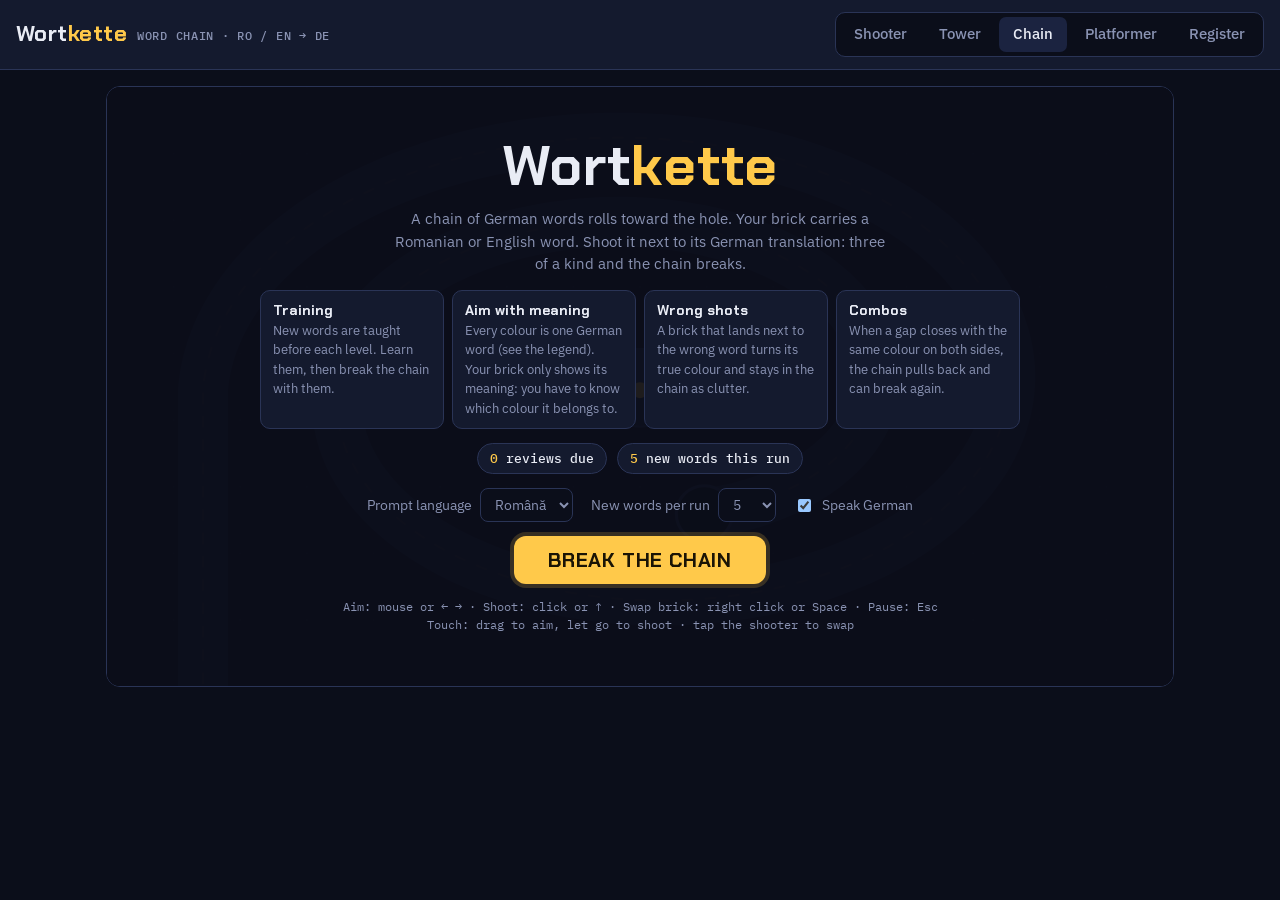
==== zuma.html @ 76fa3e07 "Wortjäger games, with Wortkette (zuma) installable as a phone app Co-Authored-By: Claude Opus 5.5 <n" ====
<!doctype html>
<html lang="en">
<head>
<meta charset="utf-8">
<meta name="viewport" content="width=device-width,initial-scale=1">
<title>Wortkette</title>
<link rel="manifest" href="zuma.webmanifest">
<meta name="theme-color" content="#0b0e1a">
<link rel="icon" href="icons/icon-192.png">
<link rel="preconnect" href="https://fonts.googleapis.com">
<link rel="preconnect" href="https://fonts.gstatic.com" crossorigin>
<link rel="stylesheet" href="https://fonts.googleapis.com/css2?family=Chakra+Petch:wght@500;700&family=IBM+Plex+Mono:wght@400;500&family=IBM+Plex+Sans:wght@400;500;600&display=swap">
<link rel="stylesheet" href="wj.css">
<style>
/* Layout: chain canvas on top, then the HUD, the word panel and the colour legend */
.stage.tall { min-height: 520px; }
#cv { cursor: crosshair; }
.bar { display: grid; grid-template-columns: 1.6fr 1fr; gap: 12px; margin-top: 12px; }
@media (max-width: 760px) { .bar { grid-template-columns: 1fr; } }
.hud { grid-column: 1 / -1; display: flex; flex-wrap: wrap; gap: 8px; }
.hud .chip.low b { color: var(--bad); }
.panel { background: var(--panel); border: 1px solid var(--line); border-radius: 12px; padding: 14px; min-height: 150px; }
.panel h3 { margin: 0 0 8px; font: 500 11px/1.2 var(--f-mono); text-transform: uppercase; letter-spacing: .08em; color: var(--muted); }
.q-prompt { font: 700 clamp(22px, 4vw, 30px)/1.15 var(--f-display); }
.q-de { font: 700 clamp(24px, 4.4vw, 34px)/1.15 var(--f-display); margin: 4px 0; }
.q-sub { color: var(--muted); font-size: 14px; margin: 2px 0 0; }
.q-acts { display: flex; flex-wrap: wrap; gap: 8px; margin-top: 12px; }
kbd { font: 500 11px/1 var(--f-mono); padding: 3px 5px; border-radius: 4px; border: 1px solid var(--line); color: var(--muted); }
.primary { border: 0; background: var(--gold); color: #1a1405; font-weight: 600; border-radius: 8px; padding: 8px 16px; display: inline-flex; gap: 8px; align-items: center; }
.primary kbd { border-color: rgba(26, 20, 5, .3); color: #1a1405; }
.hint { color: var(--muted); font-size: 14px; margin: 0; }
.tag-new { color: var(--gold); }
.legend { display: grid; gap: 6px; }
/* Phone held sideways (the installed app): no header, chain fills the height, panels in a column beside it */
@media (orientation: landscape) and (max-height: 520px) {
  .top { display: none; }
  main { display: flex; gap: 8px; padding: 0 env(safe-area-inset-right) 0 env(safe-area-inset-left); max-width: none; }
  .stage { flex: none; width: min(calc(100vw - 190px), calc(100dvh * 16 / 9)); border-radius: 0; border-width: 0 1px 0 0; }
  .stage.tall { width: 100%; min-height: 0; height: 100dvh; border: 0; }
  .bar { flex: 1; min-width: 0; height: 100dvh; overflow-y: auto; margin: 0; padding: 6px 6px 6px 0; display: flex; flex-direction: column; gap: 6px; font-size: 13px; }
  .bar > * { flex: none; }
  #quiz .hint, #quiz .next { display: none; }
  .bar .chip { font-size: 11px; padding: 5px 8px; }
  .panel { padding: 8px; min-height: 0; }
  .q-prompt { font-size: 18px; } .q-de { font-size: 20px; }
  .q-acts kbd { display: none; }
  .overlay { justify-content: flex-start; gap: 10px; padding: 12px; }
  .lede, .howto { display: none; }
}

.legend div { display: grid; grid-template-columns: 22px 1fr auto; gap: 10px; align-items: center; padding: 6px 10px; border-radius: 8px; background: var(--panel-2); border: 1px solid var(--line); }
.legend b { font: 700 15px/1.2 var(--f-display); }
.legend small { font: 500 12px var(--f-mono); color: var(--muted); }
.legend canvas { width: 22px; height: 22px; }
.next { color: var(--muted); font-size: 13px; margin-top: 10px; }
</style>
</head>
<body>

<header class="top">
  <div class="brand">Wort<b>kette</b><span>Word chain · RO / EN → DE</span></div>
  <nav class="tabs" aria-label="Games">
    <a class="tab" href="index.html">Shooter</a>
    <a class="tab" href="tower.html">Tower</a>
    <a class="tab on" href="zuma.html" aria-current="page">Chain</a>
    <a class="tab" href="platform.html">Platformer</a>
    <a class="tab" href="index.html#reg">Register</a>
  </nav>
</header>

<main>
  <div class="stage tall" id="stage">
    <canvas id="cv"></canvas>

    <div class="overlay" id="menu">
      <h1>Wort<b>kette</b></h1>
      <p class="lede">A chain of German words rolls toward the hole. Your brick carries a Romanian or English word. Shoot it next to its German translation: three of a kind and the chain breaks.</p>
      <div class="howto">
        <div><strong>Training</strong>New words are taught before each level. Learn them, then break the chain with them.</div>
        <div><strong>Aim with meaning</strong>Every colour is one German word (see the legend). Your brick only shows its meaning: you have to know which colour it belongs to.</div>
        <div><strong>Wrong shots</strong>A brick that lands next to the wrong word turns its true colour and stays in the chain as clutter.</div>
        <div><strong>Combos</strong>When a gap closes with the same colour on both sides, the chain pulls back and can break again.</div>
      </div>
      <div class="today" id="today"></div>
      <div class="opts">
        <label>Prompt language
          <select id="set-lang"><option value="ro">Română</option><option value="en">English</option></select>
        </label>
        <label>New words per run
          <select id="set-new"><option>3</option><option>5</option><option>8</option><option>12</option></select>
        </label>
        <label><input type="checkbox" id="set-voice"> Speak German</label>
      </div>
      <button class="big" id="btn-start">Break the chain</button>
      <p class="keys">Aim: mouse or ← → · Shoot: click or ↑ · Swap brick: right click or Space · Pause: Esc<br>Touch: drag to aim, let go to shoot · tap the shooter to swap</p>
    </div>

    <div class="overlay" id="over" hidden>
      <h2 id="over-title">Chain broken</h2>
      <div class="result-grid" id="over-stats"></div>
      <div id="over-learned"></div>
      <div id="over-weak"></div>
      <div class="row-btns">
        <button class="big" id="btn-again">Play again</button>
        <button class="ghost" id="btn-menu">Menu</button>
      </div>
    </div>
  </div>

  <div class="bar" id="bar" hidden>
    <div class="hud" id="hud"></div>
    <section class="panel" id="quiz" aria-live="polite"></section>
    <section class="panel" id="legend"></section>
  </div>
</main>

<div class="toast" id="toast" role="status" aria-live="polite" hidden></div>

<script src="wj-core.js"></script>
<script>
"use strict";
/* ---------- Track: a 16 × 9 field, an elliptic spiral that ends in the hole ---------- */
const COLS = 16, ROWS = 9;
const BL = 1.0, BH = 0.5, D = BL + 0.04; // brick length along the track, height and spacing, in tiles
const FROG = { x: 8, y: 4.55 };
const PX = [], PY = [], PL = [];          // dense samples of the track and the length walked to each
(function buildTrack() {
  const R0 = 4.1, R1 = 1.95, TURNS = 1.7, sx = 1.6;
  const at = th => { const r = R0 - (R0 - R1) * (th - Math.PI) / (TURNS * 6.283); return [FROG.x + r * sx * Math.cos(th), FROG.y + r * Math.sin(th)]; };
  const [x0, y0] = at(Math.PI);
  for (let i = 0; i <= 40; i++) { PX.push(x0); PY.push(ROWS + 1 - (ROWS + 1 - y0) * i / 40); }
  for (let i = 1; i <= 1600; i++) { const [x, y] = at(Math.PI + TURNS * 6.283 * i / 1600); PX.push(x); PY.push(y); }
  PL.push(0);
  for (let i = 1; i < PX.length; i++) PL.push(PL[i - 1] + Math.hypot(PX[i] - PX[i - 1], PY[i] - PY[i - 1]));
})();
const END = PL[PL.length - 1];
const VISIBLE = 1 + BL / 2; // the track enters the field one tile after its start
function pos(s) {
  if (s <= 0) return { x: PX[0], y: PY[0] };
  if (s >= END) return { x: PX[PX.length - 1], y: PY[PY.length - 1] };
  let lo = 0, hi = PL.length - 1;
  while (hi - lo > 1) { const m = (lo + hi) >> 1; if (PL[m] <= s) lo = m; else hi = m; }
  const t = (s - PL[lo]) / (PL[hi] - PL[lo]);
  return { x: PX[lo] + (PX[hi] - PX[lo]) * t, y: PY[lo] + (PY[hi] - PY[lo]) * t };
}

/* ---------- Bricks: one colour per word, with a short form of the word written on it ---------- */
const BALL = ["#ffc94a", "#ff5d73", "#6aa8ff", "#5be0a0", "#b98cff", "#ff9a4a"];
// "die Gelegenheit" → "Gelegen.", "to make a decision" → "make"
function short(t, n = 8) {
  const s = (t || "").replace(/^(der|die|das|sich|to|a)\s+/i, "").split(/[\s,;/(]/)[0];
  return s.length > n ? s.slice(0, n - 1) + "." : s;
}
const fitCache = new Map();
function fitText(c, text, maxW, start) {
  const k = text + "|" + Math.round(maxW) + "|" + start;
  if (!fitCache.has(k)) fitCache.set(k, fitFont(c, text, maxW, start, 7));
  c.font = `700 ${fitCache.get(k)}px ${FONT}`;
}
// A brick centred on x, y along angle ang; text always reads upright.
function drawBrick(c, x, y, ang, w, h, fill, text, ink, stroke) {
  if (ang > Math.PI / 2) ang -= Math.PI; else if (ang < -Math.PI / 2) ang += Math.PI;
  c.save(); c.translate(x, y); c.rotate(ang);
  rr(c, -w / 2, -h / 2, w, h, h * .28); c.fillStyle = fill; c.fill();
  if (stroke) { c.lineWidth = 2; c.strokeStyle = stroke; c.stroke(); }
  else { c.fillStyle = "rgba(255,255,255,.24)"; c.fillRect(-w / 2 + h * .25, -h / 2 + h * .12, w - h * .5, h * .12); }
  if (text) { fitText(c, text, w - 6, Math.max(8, Math.round(h * .52))); c.fillStyle = ink; c.textAlign = "center"; c.textBaseline = "middle"; c.fillText(text, 0, h * .05); }
  c.restore();
}
function tangent(s) { const p = pos(s - 0.05), q = pos(s + 0.05); return Math.atan2(q.y - p.y, q.x - p.x); }
// A chain brick of word k
function drawBall(c, x, y, ang, k) { drawBrick(c, x, y, ang, BL * T - 2, BH * T, BALL[k], short(run.pal[k].de), "#10131f"); }
// The brick you hold: its colour is hidden, only its meaning shows.
function drawMystery(c, x, y, ang, k) { drawBrick(c, x, y, ang, BL * T - 2, BH * T, COL.panel2, short(promptOf(run.pal[k])), COL.gold, COL.gold); }
// Is the point x, y on the brick at track position s (with some margin for the flying brick)?
function onBrick(s, x, y, m = 0.22) {
  const p = pos(s), a = tangent(s), tx = Math.cos(a), ty = Math.sin(a), dx = x - p.x, dy = y - p.y;
  return Math.abs(dx * tx + dy * ty) < BL / 2 + m && Math.abs(dy * tx - dx * ty) < BH / 2 + m;
}

/* ---------- State ---------- */
const cv = $("#cv"), ctx = cv.getContext("2d");
let W = 960, H = 540, T = 60, DPR = 1;
let run = null, paused = false, last = performance.now(), gt = 0, shake = 0;
let balls = [], shots = [], parts = [], floats = [];
let aim = -Math.PI / 2, cool = 0, hudText = "", legendText = "", keys = {};

function resize() {
  W = $("#stage").clientWidth; T = W / COLS; H = T * ROWS;
  DPR = Math.min(2, window.devicePixelRatio || 1);
  cv.width = W * DPR; cv.height = H * DPR; cv.style.height = H + "px";
  ctx.setTransform(DPR, 0, 0, DPR, 0, 0);
}
window.addEventListener("resize", resize);
new ResizeObserver(resize).observe($("#stage"));

/* ---------- Run and levels ---------- */
function startRun() {
  if (!canPlay()) { toast("Switch on at least 4 words in the register to play."); return; }
  audioOn();
  const queue = buildQueue();
  run = { queue, practice: queue.every(s => s.m === "retry"), lives: 3, score: 0, combo: 0, chain: 0, maxCombo: 0, ok: 0, bad: 0,
    level: 0, cleared: 0, learned: [], weak: new Set(), seen: [], phase: "ready", teach: [], ti: 0,
    steps: {}, pal: [], ammo: [], reveal: null, done: 0, total: queue.filter(s => s.k === "test").length };
  balls = []; shots = []; parts = []; floats = []; gt = 0; paused = false;
  $("#menu").hidden = true; $("#over").hidden = true; $("#bar").hidden = false; $("#stage").classList.remove("tall");
  resize(); nextLevel();
}

// Each level takes tests from the queue until it has enough different words; new ones are taught first.
// Every word becomes one colour of the chain.
function nextLevel() {
  run.level++; run.teach = []; run.ti = 0; run.steps = {}; run.reveal = null;
  const want = Math.min(6, 3 + run.level), ids = [];
  while (run.queue.length) {
    const s = run.queue[0];
    if (!ids.includes(s.w.id) && ids.length >= want) break;
    run.queue.shift();
    if (s.k === "intro") { run.teach.push(s); continue; }
    if (!ids.includes(s.w.id)) ids.push(s.w.id);
    (run.steps[s.w.id] ||= []).push(s);
  }
  const pal = ids.map(id => words.find(w => w.id === id)).filter(Boolean);
  // Too few words left: fill up with words the player already knows (never untaught ones).
  const clash = c => pal.some(w => w.id === c.id || tokens(promptOf(w)).some(t => tokens(promptOf(c)).includes(t)));
  const known = shuffle([...run.seen, ...words.filter(w => w.active !== false && progress[w.id]?.seen)]);
  for (const c of known) { if (pal.length >= Math.max(3, Math.min(want, 4))) break; if (!clash(c)) pal.push(c); }
  run.pal = pal.slice(0, 6);
  run.phase = run.teach.length ? "teach" : "ready";
  if (run.phase === "teach") teachWord();
  renderQuiz(); renderLegend();
}
/* ---------- Voice: recorded files from make-audio.py, browser speech as the fallback ---------- */
const clips = {}, noClip = new Set();
function speak(w) {
  if (!settings.voice) return;
  if (noClip.has(w.id)) return say(w.de);
  const a = clips[w.id] || (clips[w.id] = new Audio(`audio/${w.id}.mp3`));
  for (const c of Object.values(clips)) if (c !== a && !c.paused) c.pause();
  a.currentTime = 0;
  // a missing file is NotSupportedError; an interrupted or not-yet-allowed play is not
  a.play().catch(e => { if (e.name === "NotSupportedError") { noClip.add(w.id); delete clips[w.id]; say(w.de); } });
}
function teachWord() { const w = run.teach[run.ti].w; introduce(w); speak(w); sfx.gold(); }
function nextTeach() {
  if (++run.ti < run.teach.length) teachWord(); else run.phase = "ready";
  renderQuiz();
}
function startLevel() {
  for (const w of run.pal) if (!run.seen.includes(w)) run.seen.push(w);
  makeChain();
  run.phase = "play"; run.ammo = [newAmmo(), newAmmo()]; run.ammo[0].at = gt;
  floatText(FROG.x, FROG.y - 1.2, `LEVEL ${run.level}`, COL.gold, 34); sfx.level();
  renderQuiz(); renderLegend();
}
// The whole chain waits behind the start of the track and rolls in fast.
function makeChain() {
  const n = 14 + 4 * run.level, k = run.pal.length, list = [];
  const need = run.pal.flatMap((w, i) => run.steps[w.id] ? [i, i, i] : [i]); // every word appears, tested ones more
  let prev = -1, runLen = 0;
  for (let i = 0; i < n; i++) {
    let c = i < need.length ? need[i] : Math.random() < 0.4 && runLen < 2 && prev >= 0 ? prev : Math.random() * k | 0;
    if (c === prev && runLen >= 2) c = (c + 1 + (Math.random() * (k - 1) | 0)) % k;
    runLen = c === prev ? runLen + 1 : 1; prev = c; list.push(c);
  }
  // shuffle the guaranteed ones in, then break up any run of three
  shuffle(list);
  for (let i = 2; i < list.length; i++) if (list[i] === list[i - 1] && list[i] === list[i - 2]) list[i] = (list[i] + 1) % k;
  balls = list.map((c, i) => ({ c, s: -i * D, ds: -i * D })).reverse();
  run.intro = true;
}
function present(c) { return balls.some(b => b.c === c && !b.fly); }
// Ammo is always a colour still in the chain; words with a test waiting come up more often.
function newAmmo() {
  const cs = [...new Set(balls.map(b => b.c))];
  if (!cs.length) return null;
  const pool = cs.flatMap(c => run.steps[run.pal[c].id]?.length ? [c, c, c, c] : [c]);
  return { c: pool[Math.random() * pool.length | 0], at: null };
}
function swap() { if (run?.phase === "play" && run.ammo[1]) { run.ammo.reverse(); run.ammo[0].at = gt; sfx.bump(); renderQuiz(); } }
function fire() {
  if (!run || run.phase !== "play" || paused || cool > 0 || !run.ammo[0]) return;
  const a = run.ammo[0];
  shots.push({ c: a.c, at: a.at ?? gt, x: FROG.x + Math.cos(aim) * 0.9, y: FROG.y + Math.sin(aim) * 0.9, vx: Math.cos(aim) * 16, vy: Math.sin(aim) * 16 });
  run.ammo = [run.ammo[1] || newAmmo(), newAmmo()]; if (run.ammo[0]) run.ammo[0].at = gt;
  cool = 0.28; sfx.shot(); renderQuiz();
}

/* ---------- Landing: the learning moment ---------- */
function land(b) {
  const i = balls.indexOf(b), w = run.pal[b.c];
  const nb = [balls[i - 1], balls[i + 1]].filter(n => n && !n.fly && Math.abs(n.s - b.s) < D * 1.6);
  const target = b.hitC !== undefined ? run.pal[b.hitC] : null;
  const p = pos(b.s);
  if (!balls.some(o => o !== b && o.c === b.c)) { popAt(i, false); return; } // its word left the chain while it flew: no grade
  const ok = nb.some(n => n.c === b.c);
  const step = run.steps[w.id]?.shift(), rt = gt - b.at;
  if (step) run.done++;
  if (ok) {
    run.ok++; run.combo++; run.maxCombo = Math.max(run.maxCombo, run.combo);
    run.score += 50 + run.combo * 10 + Math.max(0, Math.round((6000 - rt) / 60));
    floatText(p.x, p.y - 0.6, w.de, BALL[b.c], 17); sfx.ok();
    if (step) {
      if (step.m === "learn2" && !run.practice) run.learned.push(w);
      const again = grade(step, true, { rt, practice: run.practice, fast: 4000, slow: 10000 });
      if (again) { (run.steps[w.id] ||= []).push(again); run.total++; }
    }
    run.reveal = null;
    popAt(i, false);
  } else {
    run.bad++; run.combo = 0; run.weak.add(w);
    burst(p.x, p.y, COL.bad, 16, 3); shake = 0.3; sfx.bad();
    floatText(p.x, p.y - 0.6, w.de, COL.bad, 17);
    if (step) {
      const again = grade(step, false, { practice: run.practice });
      if (again) { (run.steps[w.id] ||= []).push(again); run.total++; }
    }
    run.reveal = { w, hit: target && target.id !== w.id ? target : null, until: gt + 3500 };
  }
  renderQuiz(); renderLegend();
}

// Three or more touching balls of one colour around index i break out of the chain.
function popAt(i, chained) {
  const c = balls[i]?.c; if (c === undefined) return false;
  let a = i, z = i;
  while (a > 0 && balls[a - 1].c === c && !balls[a - 1].fly && balls[a].s - balls[a - 1].s < D * 1.05) a--;
  while (z < balls.length - 1 && balls[z + 1].c === c && !balls[z + 1].fly && balls[z + 1].s - balls[z].s < D * 1.05) z++;
  if (z - a + 1 < 3) return false;
  const gone = balls.splice(a, z - a + 1);
  run.chain = chained ? run.chain + 1 : 1;
  const pts = gone.length * 10 * run.chain;
  run.score += pts;
  for (const g of gone) { const p = pos(g.ds); burst(p.x, p.y, BALL[g.c], 10, 3); }
  const mid = pos(gone[gone.length >> 1].ds);
  floatText(mid.x, mid.y - 0.3, run.chain > 1 ? `+${pts} · chain ×${run.chain}` : `+${pts}`, COL.gold, run.chain > 1 ? 20 : 15);
  if (run.chain > 1) sfx.level(); else sfx.crack();
  speak(run.pal[c]); // every broken group is read out in German
  return true;
}

/* ---------- Effects ---------- */
function burst(x, y, color, n = 18, spd = 3) {
  for (let i = 0; i < n; i++) {
    const a = Math.random() * 6.283, v = spd * (0.3 + Math.random());
    parts.push({ x, y, vx: Math.cos(a) * v, vy: Math.sin(a) * v, life: 0.5 + Math.random() * 0.4, t: 0, c: color });
  }
}
function floatText(x, y, text, c, size = 16) { floats.push({ x, y, text, c, t: 0, size }); }

/* ---------- Update ---------- */
function update(dt) {
  gt += dt * 1000; cool -= dt;
  if (keys.ArrowLeft) aim -= 2.4 * dt;
  if (keys.ArrowRight) aim += 2.4 * dt;
  if (run.reveal && gt >= run.reveal.until) { run.reveal = null; renderQuiz(); }
  if (run.phase === "play") moveChain(dt);
  else if (run.phase === "drain") drain(dt);
  for (const b of balls) b.ds += (b.s - b.ds) * Math.min(1, dt * 18);

  // shots fly in small steps and stick to the first ball they touch
  for (const sh of shots) {
    for (let k = 0; k < 3 && !sh.done; k++) {
      sh.x += sh.vx * dt / 3; sh.y += sh.vy * dt / 3;
      if (sh.x < -1 || sh.y < -1 || sh.x > COLS + 1 || sh.y > ROWS + 1) { sh.done = true; break; }
      if (run.phase !== "play") continue;
      const hit = balls.find(b => b.s > VISIBLE && !b.fly && onBrick(b.s, sh.x, sh.y));
      if (hit) { insert(sh, hit); sh.done = true; }
    }
  }
  shots = shots.filter(s => !s.done);

  for (const b of balls) if (b.fly && (b.fly.t += dt / 0.12) >= 1) { b.fly = null; land(b); break; }

  if (run.phase === "play") {
    if (!balls.length && !shots.length) return clearLevel();
    if (run.ammo.some(a => !a || !present(a.c))) {
      run.ammo = run.ammo.map(a => a && present(a.c) ? a : newAmmo());
      if (run.ammo[0] && run.ammo[0].at == null) run.ammo[0].at = gt;
      renderQuiz();
    }
    if (balls.length && balls[balls.length - 1].s >= END) {
      run.phase = "drain"; run.combo = 0; shake = 0.6; sfx.bad(); shots = [];
      floatText(FROG.x, FROG.y - 1.2, "The chain reached the hole", COL.bad, 22); renderQuiz();
    }
  }
  if (run.phase === "over" && gt >= run.endAt) return finish(false);
  renderHud();
}

function moveChain(dt) {
  if (!balls.length) return;
  const head = balls[balls.length - 1].s;
  if (run.intro && head > END * 0.3) run.intro = false;
  const near = END - head;
  const v = run.intro ? 7 : (0.32 + 0.035 * run.level) * (near < 6 ? 0.55 : 1);
  // the back of the chain pushes everything it touches
  balls[0].s += v * dt;
  for (let i = 1; i < balls.length; i++) if (balls[i].s < balls[i - 1].s + D) balls[i].s = balls[i - 1].s + D;
  // a gap with the same colour on both sides pulls the front part back
  for (let i = balls.length - 1; i > 0; i--) {
    const gap = balls[i].s - balls[i - 1].s;
    if (gap <= D + 0.01 || balls[i].c !== balls[i - 1].c || balls[i].fly || balls[i - 1].fly) continue;
    let e = i; while (e < balls.length - 1 && balls[e + 1].s - balls[e].s <= D + 0.01) e++;
    const back = Math.min(gap - D, 9 * dt);
    for (let j = i; j <= e; j++) balls[j].s -= back;
    if (gap - back <= D + 0.01) { sfx.bump(); if (!popAt(i, true)) run.chain = 0; }
    break;
  }
}
function insert(sh, hit) {
  const j = balls.indexOf(hit), p = pos(hit.s), q = pos(hit.s + 0.05);
  const ahead = (sh.x - p.x) * (q.x - p.x) + (sh.y - p.y) * (q.y - p.y) > 0;
  const nb = { c: sh.c, s: ahead ? hit.s + D : hit.s, at: sh.at, hitC: hit.c, fly: { x: sh.x, y: sh.y, t: 0 } };
  nb.ds = nb.s;
  balls.splice(ahead ? j + 1 : j, 0, nb);
  for (let i = 1; i < balls.length; i++) if (balls[i].s < balls[i - 1].s + D) balls[i].s = balls[i - 1].s + D;
}
// Lost the level: the whole chain slides into the hole, then the level starts over.
function drain(dt) {
  for (const b of balls) b.s += 14 * dt;
  balls = balls.filter(b => b.s < END);
  if (balls.length) return;
  run.lives--;
  if (run.lives <= 0) { run.phase = "over"; run.endAt = gt + 600; renderQuiz(); return; }
  toast(`${run.lives} ${run.lives === 1 ? "life" : "lives"} left · the level starts over`);
  startLevel();
}
function clearLevel() {
  run.cleared++;
  const bonus = 200 + 100 * run.level;
  run.score += bonus; sfx.level();
  floatText(FROG.x, FROG.y - 1.2, `Chain broken · +${bonus}`, COL.ok, 24);
  // tests still waiting go to the front of the next level
  const left = run.pal.flatMap(w => run.steps[w.id] || []);
  run.queue.unshift(...left);
  if (!run.queue.length) return finish(true);
  nextLevel();
}

function tickEffects(dt) {
  for (const p of parts) { p.t += dt; p.x += p.vx * dt; p.y += p.vy * dt; p.vx *= 0.94; p.vy *= 0.94; }
  parts = parts.filter(p => p.t < p.life);
  for (const f of floats) { f.t += dt; f.y -= 0.7 * dt; }
  floats = floats.filter(f => f.t < 1.4);
  if (shake > 0) shake -= dt;
}

/* ---------- Draw ---------- */
// The first chain brick on the aim line (walked like a shot), to read its word before shooting.
function aimTarget() {
  const dx = Math.cos(aim), dy = Math.sin(aim);
  const near = balls.filter(b => b.s > VISIBLE && !b.fly).map(b => ({ b, p: pos(b.s) }));
  for (let t = 0.9; t < 18; t += 0.08) {
    const x = FROG.x + dx * t, y = FROG.y + dy * t;
    if (x < -1 || y < -1 || x > COLS + 1 || y > ROWS + 1) break;
    const o = near.find(o => Math.abs(o.p.x - x) < 1 && Math.abs(o.p.y - y) < 1 && onBrick(o.b.s, x, y));
    if (o) return { b: o.b, t };
  }
  return null;
}

function draw(now) {
  ctx.save();
  if (shake > 0) ctx.translate((Math.random() - .5) * 10 * shake, (Math.random() - .5) * 10 * shake);
  ctx.fillStyle = COL.bg; ctx.fillRect(-10, -10, W + 20, H + 20);
  // subtle dot grid
  ctx.fillStyle = "rgba(138,147,179,.07)";
  for (let c = 0; c <= COLS; c++) for (let r = 0; r <= ROWS; r++) ctx.fillRect(c * T - 1, r * T - 1, 2, 2);
  // track
  ctx.lineCap = "round"; ctx.lineJoin = "round";
  ctx.beginPath(); for (let i = 0; i < PX.length; i += 4) ctx[i ? "lineTo" : "moveTo"](PX[i] * T, PY[i] * T);
  ctx.strokeStyle = "#1b2340"; ctx.lineWidth = T * BH * 1.5; ctx.stroke();
  ctx.strokeStyle = "rgba(255,201,74,.10)"; ctx.lineWidth = Math.max(1, T * 0.03); ctx.setLineDash([T * .15, T * .2]); ctx.stroke(); ctx.setLineDash([]);
  // the hole, glowing red when the chain is close
  const hp = pos(END), head = balls.length ? balls[balls.length - 1].s : 0, danger = run && run.phase === "play" && END - head < 6;
  ctx.beginPath(); ctx.arc(hp.x * T, hp.y * T, T * 0.42, 0, 6.283); ctx.fillStyle = "#05070e"; ctx.fill();
  ctx.lineWidth = 3; ctx.strokeStyle = danger ? COL.bad : COL.line;
  if (danger) { ctx.shadowColor = COL.bad; ctx.shadowBlur = 14 + Math.sin(now / 120) * 8; }
  ctx.stroke(); ctx.shadowBlur = 0;

  // aim line and the word it points at
  const playing = run && run.phase === "play" && !paused;
  const tgt = playing ? aimTarget() : null;
  if (playing) {
    const len = tgt ? tgt.t : 18;
    ctx.strokeStyle = "rgba(255,201,74,.35)"; ctx.lineWidth = 2; ctx.setLineDash([4, 8]);
    ctx.beginPath(); ctx.moveTo((FROG.x + Math.cos(aim) * 0.7) * T, (FROG.y + Math.sin(aim) * 0.7) * T);
    ctx.lineTo((FROG.x + Math.cos(aim) * len) * T, (FROG.y + Math.sin(aim) * len) * T); ctx.stroke(); ctx.setLineDash([]);
  }

  for (const b of balls) {
    if (b.ds <= VISIBLE - D) continue;
    let p = pos(b.ds);
    const a = tangent(b.ds);
    if (b.fly) { const t = b.fly.t; p = { x: b.fly.x + (p.x - b.fly.x) * t, y: b.fly.y + (p.y - b.fly.y) * t }; }
    if (tgt && tgt.b === b) drawBrick(ctx, p.x * T, p.y * T, a, BL * T + 4, BH * T + 6, COL.fg);
    drawBall(ctx, p.x * T, p.y * T, a, b.c);
  }
  for (const sh of shots) drawMystery(ctx, sh.x * T, sh.y * T, Math.atan2(sh.vy, sh.vx), sh.c);

  drawFrog();
  if (tgt) {
    const p = pos(tgt.b.ds), text = run.pal[tgt.b.c].de, fs = Math.max(12, Math.min(16, T * 0.26));
    ctx.font = `700 ${fs}px ${FONT}`;
    const lw = ctx.measureText(text).width + 16, lh = fs + 10;
    const lx = Math.max(2, Math.min(W - lw - 2, p.x * T - lw / 2)), ly = Math.max(2, p.y * T - BL * T / 2 - lh - 4);
    rr(ctx, lx, ly, lw, lh, 6); ctx.fillStyle = "rgba(20,26,46,.95)"; ctx.fill(); ctx.strokeStyle = BALL[tgt.b.c]; ctx.lineWidth = 1.5; ctx.stroke();
    drawDe(ctx, text, lx + lw / 2, ly + lh / 2 + 1, fs);
  }

  for (const p of parts) { ctx.globalAlpha = 1 - p.t / p.life; ctx.fillStyle = p.c; ctx.fillRect(p.x * T - 2, p.y * T - 2, 4, 4); }
  ctx.globalAlpha = 1;
  for (const f of floats) {
    ctx.globalAlpha = Math.min(1, 1.8 - f.t / 0.75); ctx.fillStyle = f.c; ctx.font = `700 ${Math.min(f.size, W / 18)}px ${FONT}`;
    ctx.textAlign = "center"; ctx.textBaseline = "middle"; ctx.fillText(f.text, f.x * T, f.y * T);
  }
  ctx.globalAlpha = 1;
  ctx.restore();
  if (paused && run) {
    ctx.fillStyle = "rgba(11,14,26,.75)"; ctx.fillRect(0, 0, W, H);
    ctx.fillStyle = COL.fg; ctx.textAlign = "center"; ctx.textBaseline = "middle"; ctx.font = `700 ${Math.min(24, W / 18)}px ${FONT}`;
    ctx.fillText("Paused · click, tap or press Esc to continue", W / 2, H / 2);
  }
}

function drawFrog() {
  const x = FROG.x * T, y = FROG.y * T, r = T * 0.55;
  ctx.save(); ctx.translate(x, y); ctx.rotate(aim);
  ctx.beginPath(); ctx.arc(0, 0, r, 0, 6.283); ctx.fillStyle = COL.panel2; ctx.fill();
  ctx.lineWidth = 2; ctx.strokeStyle = COL.line; ctx.stroke();
  ctx.fillStyle = COL.line; ctx.fillRect(r * 0.2, -r * 0.42, r * 0.95, r * 0.84);
  ctx.restore();
  const a = run && run.ammo;
  if (a && a[0] && run.phase === "play") {
    drawMystery(ctx, x + Math.cos(aim) * (r + BL * T * 0.2), y + Math.sin(aim) * (r + BL * T * 0.2), aim, a[0].c);
    // the meaning of the loaded ball, and the next one
    const text = promptOf(run.pal[a[0].c]), fs = fitFont(ctx, text, T * 4.2, Math.max(13, Math.min(20, T * 0.34)), 10);
    const lw = ctx.measureText(text).width + 18, lh = fs + 12, ly = y + r + 6;
    rr(ctx, x - lw / 2, ly, lw, lh, 8); ctx.fillStyle = "rgba(42,34,16,.95)"; ctx.fill(); ctx.strokeStyle = COL.gold; ctx.lineWidth = 1.5; ctx.stroke();
    ctx.fillStyle = COL.gold; ctx.textAlign = "center"; ctx.textBaseline = "middle"; ctx.fillText(text, x, ly + lh / 2 + 1);
    if (a[1]) {
      const t2 = "next: " + promptOf(run.pal[a[1].c]), f2 = fitFont(ctx, t2, T * 4.2, Math.max(10, Math.min(13, T * 0.22)), 9, 500);
      ctx.fillStyle = COL.muted; ctx.fillText(t2, x, ly + lh + f2);
    }
  } else {
    ctx.beginPath(); ctx.arc(x, y, T * 0.12, 0, 6.283); ctx.fillStyle = COL.gold; ctx.fill();
  }
}

function loop(ts) {
  const dt = Math.min(0.05, (ts - last) / 1000); last = ts;
  if (run && !paused) update(dt);
  if (!paused) tickEffects(dt);
  draw(ts);
  requestAnimationFrame(loop);
}

/* ---------- Panels ---------- */
function renderHud() {
  const t = `<span class="chip ${run.lives <= 1 ? "low" : ""}">Lives <b>${"♥".repeat(Math.max(0, run.lives))}</b></span>` +
    `<span class="chip">Level <b>${run.level}</b></span><span class="chip">Words <b>${run.done} / ${run.total}</b></span>` +
    `<span class="chip">Score <b>${run.score}</b>${run.combo > 1 ? ` ×${run.combo}` : ""}</span>`;
  if (t !== hudText) { hudText = t; $("#hud").innerHTML = t; }
}

function renderQuiz() {
  const q = $("#quiz");
  if (!run) { q.innerHTML = ""; return; }
  if (run.phase === "over") { q.innerHTML = `<h3>Game over</h3><p class="q-prompt">Out of lives</p>`; return; }
  if (run.phase === "teach") {
    const w = run.teach[run.ti].w;
    q.innerHTML = `<h3 class="tag-new">New word ${run.ti + 1} of ${run.teach.length} · learn it before level ${run.level}</h3>
      <div class="q-prompt">${esc(promptOf(w))}</div>
      <p class="q-sub">in German:</p>
      <div class="q-de">${deHTML(w.de)}</div>
      ${otherOf(w) ? `<p class="q-sub">${esc(otherOf(w))}</p>` : ""}
      <div class="q-acts"><button class="primary" data-act="next">Got it <kbd>Space</kbd></button><button class="ghost" data-act="say">Hear it again</button></div>`;
    return;
  }
  if (run.phase === "ready") {
    q.innerHTML = `<h3>Level ${run.level} · ${run.pal.length} words in the chain</h3>
      <p class="hint">Each colour in the chain is one German word (see the legend). Your brick shows a word in ${settings.lang === "ro" ? "Romanian" : "English"}: shoot it next to its German colour.</p>
      <div class="q-acts"><button class="primary" data-act="start">Start level ${run.level} <kbd>Space</kbd></button></div>`;
    return;
  }
  if (run.phase === "drain") { q.innerHTML = `<h3 style="color:var(--bad)">The chain reached the hole</h3><p class="hint">You lose a life and the level starts over.</p>`; return; }
  if (run.reveal) {
    const r = run.reveal;
    q.innerHTML = `<h3 style="color:var(--bad)">Not quite${r.hit ? ` · you hit ${esc(r.hit.de)} (${esc(promptOf(r.hit))})` : ""}</h3>
      <div class="q-prompt">${esc(promptOf(r.w))}</div><p class="q-sub">is</p><div class="q-de">${deHTML(r.w.de)}</div>
      <p class="q-sub">It stays in the chain in its own colour.</p>`;
    return;
  }
  const a = run.ammo[0];
  if (!a) { q.innerHTML = `<h3>Level ${run.level}</h3><p class="hint">Clear the last bricks.</p>`; return; }
  const w = run.pal[a.c], s = run.steps[w.id]?.[0];
  const tag = !s ? "Practice" : run.practice ? "Practice" : s.m === "review" ? "Review" : "Learning";
  q.innerHTML = `<h3>${tag} · which German word?</h3>
    <div class="q-prompt">${esc(promptOf(w))}</div>
    <p class="hint" style="margin-top:8px">Shoot it next to the matching colour. Aim at a brick to read its word.</p>
    ${run.ammo[1] ? `<p class="next">Next: ${esc(promptOf(run.pal[run.ammo[1].c]))} · swap with right click or <kbd>Space</kbd></p>` : ""}`;
}
$("#quiz").addEventListener("click", e => {
  const btn = e.target.closest("button"); if (!btn || !run) return;
  if (btn.dataset.act === "next") nextTeach();
  if (btn.dataset.act === "say") speak(run.teach[run.ti].w);
  if (btn.dataset.act === "start") startLevel();
});

function renderLegend() {
  const p = $("#legend");
  if (!run) { p.innerHTML = ""; legendText = ""; return; }
  const count = c => balls.filter(b => b.c === c).length;
  const playing = run.phase === "play" || run.phase === "drain";
  const rows = run.pal.map((w, c) => ({ w, c, n: count(c) })).filter(r => !playing || r.n);
  const html = `<h3>Words in the chain</h3><div class="legend">${rows.map(r =>
    `<div><canvas data-c="${r.c}" width="44" height="44"></canvas><b>${deHTML(r.w.de)}</b><small>${playing ? r.n : ""}</small></div>`).join("")}</div>`;
  if (html === legendText) return;
  legendText = html; p.innerHTML = html;
  p.querySelectorAll("canvas").forEach(c => drawBrick(c.getContext("2d"), 22, 22, 0, 42, 24, BALL[+c.dataset.c]));
}
setInterval(() => { if (run && run.phase === "play") renderLegend(); }, 400);

function finish(complete) {
  if (!run) return;
  saveProgress();
  const r = run; run = null; balls = []; shots = [];
  $("#bar").hidden = true; $("#stage").classList.add("tall");
  $("#over-title").textContent = complete ? (r.practice ? "Practice complete" : "Chain broken") : "Swallowed by the hole";
  $("#over-stats").innerHTML = resultsHTML([["Score", r.score], ["Levels", r.cleared], ["Correct", r.ok], ["Mistakes", r.bad],
    ["Best combo", r.maxCombo], ["Learned", r.learned.length], ["Lives", Math.max(0, r.lives) + " ♥"]]);
  $("#over-learned").innerHTML = wordChips("Learned today, back for review tomorrow:", r.learned);
  $("#over-weak").innerHTML = wordChips("Needs more work:", [...r.weak]);
  $("#over").hidden = false;
  $("#today").innerHTML = todayChips();
}

/* ---------- Input ---------- */
function typing(e) { return /^(INPUT|SELECT|TEXTAREA)$/.test(e.target.tagName); }
window.addEventListener("keydown", e => {
  if (!run || typing(e)) return;
  const k = e.key;
  if (k === "Escape") { paused = !paused; return; }
  if (paused) return;
  if (k === "ArrowLeft" || k === "ArrowRight") { e.preventDefault(); keys[k] = true; }
  if (k === "ArrowUp") { e.preventDefault(); fire(); }
  if (k === " " || k === "Enter") {
    if (e.target.tagName === "BUTTON" && k === "Enter") return;
    e.preventDefault();
    if (run.phase === "teach") nextTeach(); else if (run.phase === "ready") startLevel(); else if (k === " ") swap();
  }
});
window.addEventListener("keyup", e => { keys[e.key] = false; });
function aimAt(e) {
  const r = cv.getBoundingClientRect(), x = (e.clientX - r.left) / r.width * COLS, y = (e.clientY - r.top) / r.height * ROWS;
  aim = Math.atan2(y - FROG.y, x - FROG.x);
}
// Touch: drag to aim and read the bricks, let go to shoot; a tap on the shooter swaps.
let touchAim = false;
function onFrog(e) {
  const r = cv.getBoundingClientRect(), x = (e.clientX - r.left) / r.width * COLS, y = (e.clientY - r.top) / r.height * ROWS;
  return Math.hypot(x - FROG.x, y - FROG.y) < 0.9;
}
cv.addEventListener("pointermove", e => { if (run && !paused && (e.pointerType !== "touch" || touchAim)) aimAt(e); });
cv.addEventListener("pointerdown", e => {
  if (!run) return;
  if (paused) { paused = false; return; }
  if (e.pointerType === "touch") {
    if (onFrog(e)) { swap(); return; }
    touchAim = true; cv.setPointerCapture(e.pointerId); aimAt(e); return;
  }
  if (e.button === 2) { swap(); return; }
  aimAt(e); fire();
});
cv.addEventListener("pointerup", e => { if (!touchAim) return; touchAim = false; if (run && !paused) { aimAt(e); fire(); } });
cv.addEventListener("pointercancel", () => { touchAim = false; });
cv.addEventListener("contextmenu", e => e.preventDefault());
document.addEventListener("visibilitychange", () => { if (document.hidden && run) paused = true; });
window.addEventListener("blur", () => { keys = {}; if (run) paused = true; });

/* ---------- Menu & boot ---------- */
$("#btn-start").onclick = startRun;
$("#btn-again").onclick = startRun;
$("#btn-menu").onclick = () => { $("#over").hidden = true; $("#menu").hidden = false; $("#today").innerHTML = todayChips(); };
bindSettings(() => $("#today").innerHTML = todayChips());
loadWords().then(ok => {
  if (!ok) { $("#today").innerHTML = `<span class="chip">No word list yet: open the <a href="index.html" style="color:var(--gold)">Shooter</a> once to load it</span>`; $("#btn-start").disabled = true; return; }
  $("#today").innerHTML = todayChips();
});
resize();
requestAnimationFrame(t => { last = t; loop(t); });
if ("serviceWorker" in navigator) navigator.serviceWorker.register("sw.js").catch(() => {});
</script>
</body>
</html>
---- wj.css ----
/* Shared look for the extra Wortjäger games (tower.html, platform.html). Matches index.html. */
:root {
  --bg: #0b0e1a;
  --panel: #141a2e;
  --panel-2: #1b2340;
  --line: #2a3456;
  --fg: #e9ecf5;
  --muted: #8a93b3;
  --gold: #ffc94a;
  --ok: #5be0a0;
  --bad: #ff5d73;
  --der: #6aa8ff;
  --die: #ff7a9a;
  --das: #5be0a0;
  --f-display: "Chakra Petch", "Segoe UI", system-ui, sans-serif;
  --f-body: "IBM Plex Sans", "Segoe UI", system-ui, sans-serif;
  --f-mono: "IBM Plex Mono", ui-monospace, "DejaVu Sans Mono", monospace;
  color-scheme: dark;
}
* { box-sizing: border-box; }
html, body { margin: 0; }
body { background: var(--bg); color: var(--fg); font: 15px/1.5 var(--f-body); min-height: 100vh; }
button, input, select { font: inherit; color: inherit; }
button { cursor: pointer; }
button:disabled { cursor: not-allowed; opacity: .45; }
:focus-visible { outline: 2px solid var(--gold); outline-offset: 2px; }
[hidden] { display: none !important; }

.top {
  display: flex; flex-wrap: wrap; align-items: center; justify-content: space-between; gap: 12px;
  padding: 12px max(16px, env(safe-area-inset-left)) 12px max(16px, env(safe-area-inset-right));
  border-bottom: 1px solid var(--line); background: var(--panel);
}
.brand { font: 700 22px/1 var(--f-display); letter-spacing: .02em; }
.brand span { display: inline-block; margin-left: 10px; font: 500 12px/1 var(--f-mono); color: var(--muted); letter-spacing: .06em; text-transform: uppercase; vertical-align: middle; }
.brand b { color: var(--gold); font-weight: 700; }
.tabs { display: flex; flex-wrap: wrap; gap: 4px; background: var(--bg); padding: 4px; border-radius: 10px; border: 1px solid var(--line); }
.tab { border: 0; background: transparent; padding: 6px 14px; border-radius: 7px; color: var(--muted); font-weight: 500; text-decoration: none; }
.tab.on { background: var(--panel-2); color: var(--fg); }
.tab:hover { color: var(--fg); }

main { max-width: 1100px; margin: 0 auto; padding: 16px max(16px, env(safe-area-inset-left)) 32px max(16px, env(safe-area-inset-right)); }

.stage { position: relative; border: 1px solid var(--line); border-radius: 14px; overflow: hidden; background: var(--bg); }
#cv { display: block; width: 100%; touch-action: none; }
.overlay {
  position: absolute; inset: 0; display: flex; flex-direction: column; align-items: center; justify-content: center; gap: 14px;
  padding: 24px 16px; text-align: center; background: rgba(11, 14, 26, .92); overflow-y: auto;
}
.overlay h1 { margin: 0; font: 700 clamp(34px, 7vw, 56px)/1 var(--f-display); letter-spacing: .02em; }
.overlay h1 b { color: var(--gold); }
.overlay h2 { margin: 0; font: 700 30px/1.1 var(--f-display); }
.lede { margin: 0; max-width: 56ch; color: var(--muted); }
.howto { display: grid; grid-template-columns: repeat(auto-fit, minmax(180px, 1fr)); gap: 8px; width: min(760px, 100%); text-align: left; }
.howto div { background: var(--panel); border: 1px solid var(--line); border-radius: 10px; padding: 10px 12px; font-size: 13px; color: var(--muted); }
.howto strong { display: block; color: var(--fg); font: 700 14px/1.3 var(--f-display); margin-bottom: 2px; }
.today { display: flex; flex-wrap: wrap; justify-content: center; gap: 10px; }
.chip { font: 500 13px/1 var(--f-mono); padding: 8px 12px; border-radius: 999px; border: 1px solid var(--line); background: var(--panel); white-space: nowrap; }
.chip b { color: var(--gold); font-weight: 500; }
.opts { display: flex; flex-wrap: wrap; justify-content: center; gap: 10px 18px; font-size: 14px; color: var(--muted); }
.opts label { display: flex; align-items: center; gap: 8px; }
select { background: var(--bg); border: 1px solid var(--line); border-radius: 8px; padding: 6px 10px; }
.big {
  border: 0; border-radius: 12px; padding: 14px 34px; background: var(--gold); color: #1a1405;
  font: 700 20px/1 var(--f-display); letter-spacing: .04em; text-transform: uppercase;
  box-shadow: 0 0 0 4px rgba(255, 201, 74, .18);
}
.big:hover { filter: brightness(1.08); }
.keys { margin: 0; font: 12px/1.5 var(--f-mono); color: var(--muted); }
.ghost { border: 1px solid var(--line); background: var(--panel); border-radius: 8px; padding: 7px 14px; }
.ghost:hover { border-color: var(--muted); }
.result-grid { display: grid; grid-template-columns: repeat(auto-fit, minmax(110px, 1fr)); gap: 10px; width: min(640px, 100%); }
.result-grid div { background: var(--panel); border: 1px solid var(--line); border-radius: 10px; padding: 10px; }
.result-grid strong { display: block; font: 700 26px/1.1 var(--f-display); font-variant-numeric: tabular-nums; }
.result-grid span { font-size: 12px; color: var(--muted); text-transform: uppercase; letter-spacing: .06em; }
.wordlist { display: flex; flex-wrap: wrap; justify-content: center; gap: 6px; max-width: 640px; }
.wordlist > span { font-size: 13px; padding: 3px 10px; border-radius: 6px; background: var(--panel); border: 1px solid var(--line); }
.row-btns { display: flex; flex-wrap: wrap; gap: 10px; justify-content: center; }
.art-der { color: var(--der); } .art-die { color: var(--die); } .art-das { color: var(--das); }
.toast {
  position: fixed; left: 50%; bottom: max(20px, env(safe-area-inset-bottom)); transform: translateX(-50%);
  background: var(--panel-2); border: 1px solid var(--line); border-radius: 10px; padding: 10px 16px; font-size: 14px;
  box-shadow: 0 10px 30px rgba(0, 0, 0, .4); max-width: calc(100% - 32px); z-index: 10;
}
@media (prefers-reduced-motion: reduce) { * { transition: none !important; } }
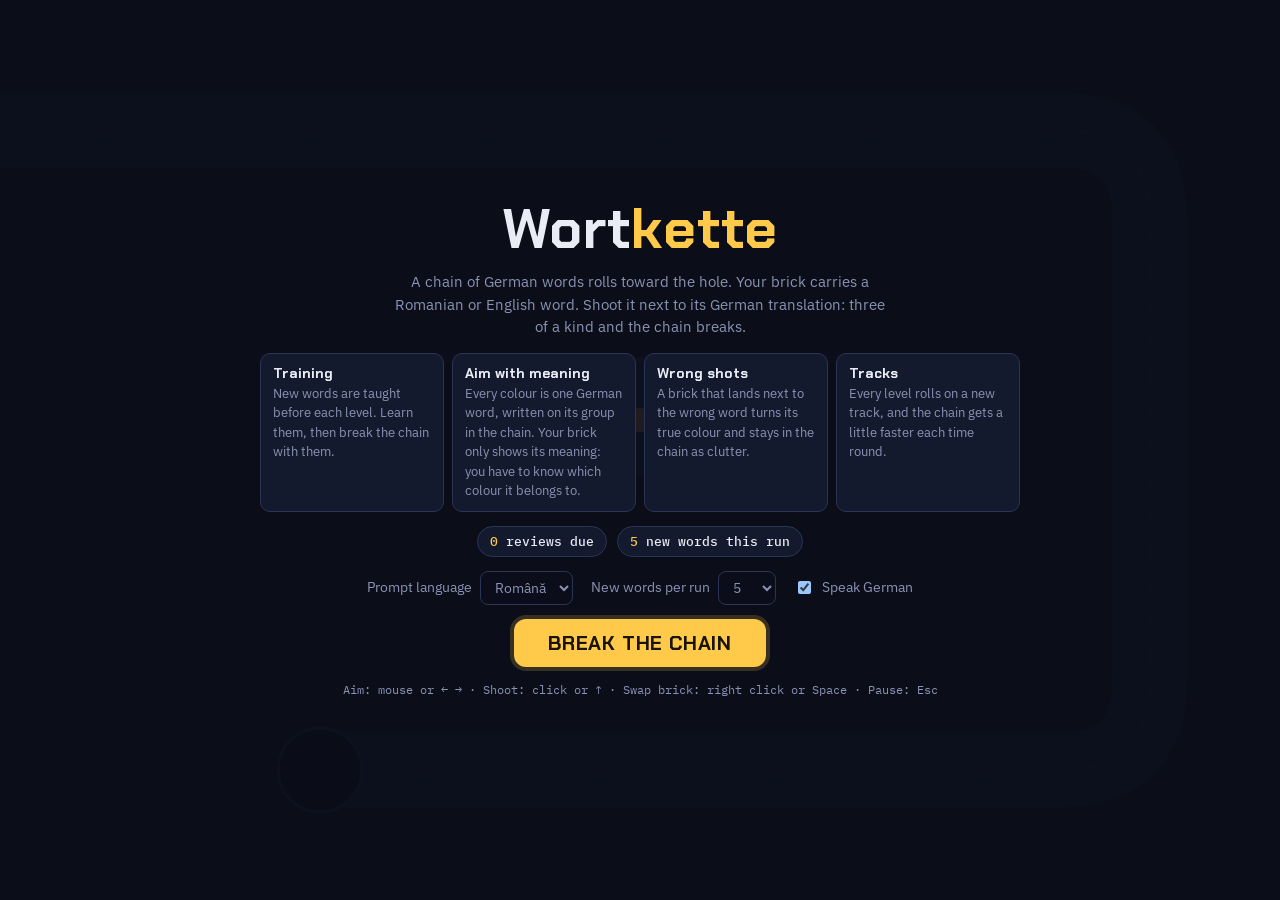
==== commit 9c1e36bc: "Wortkette only: full-screen landscape, one word per colour group, four tracks Drop the shooter, towe" ====
--- a/zuma.html
+++ b/zuma.html
@@ -12,74 +12,63 @@
 <link rel="stylesheet" href="https://fonts.googleapis.com/css2?family=Chakra+Petch:wght@500;700&family=IBM+Plex+Mono:wght@400;500&family=IBM+Plex+Sans:wght@400;500;600&display=swap">
 <link rel="stylesheet" href="wj.css">
 <style>
-/* Layout: chain canvas on top, then the HUD, the word panel and the colour legend */
-.stage.tall { min-height: 520px; }
-#cv { cursor: crosshair; }
-.bar { display: grid; grid-template-columns: 1.6fr 1fr; gap: 12px; margin-top: 12px; }
-@media (max-width: 760px) { .bar { grid-template-columns: 1fr; } }
-.hud { grid-column: 1 / -1; display: flex; flex-wrap: wrap; gap: 8px; }
+/* Full screen: the chain field fills the window; HUD, word card, pause button and menus float on top */
+html, body { height: 100%; overflow: hidden; overscroll-behavior: none; }
+main { padding: 0; max-width: none; }
+.stage { position: fixed; inset: 0; border: 0; border-radius: 0; }
+#cv { cursor: crosshair; height: 100%; }
+.hud { position: absolute; top: max(6px, env(safe-area-inset-top)); left: max(8px, env(safe-area-inset-left)); display: flex; flex-wrap: wrap; gap: 6px; pointer-events: none; }
+.hud .chip { font-size: 12px; padding: 5px 9px; background: rgba(20, 26, 46, .85); }
 .hud .chip.low b { color: var(--bad); }
-.panel { background: var(--panel); border: 1px solid var(--line); border-radius: 12px; padding: 14px; min-height: 150px; }
+.pause-btn { position: absolute; top: max(6px, env(safe-area-inset-top)); right: max(8px, env(safe-area-inset-right)); width: 42px; height: 42px; padding: 0; border-radius: 10px; border: 1px solid var(--line); background: rgba(20, 26, 46, .85); font-size: 16px; }
+.panel { background: var(--panel); border: 1px solid var(--line); border-radius: 12px; padding: 14px; }
 .panel h3 { margin: 0 0 8px; font: 500 11px/1.2 var(--f-mono); text-transform: uppercase; letter-spacing: .08em; color: var(--muted); }
+#quiz.card { position: absolute; left: 50%; top: 50%; transform: translate(-50%, -50%); width: min(480px, calc(100% - 32px)); max-height: calc(100% - 24px); overflow-y: auto; box-shadow: 0 16px 50px rgba(0, 0, 0, .6); }
+#quiz.banner { position: absolute; left: 50%; bottom: max(8px, env(safe-area-inset-bottom)); transform: translateX(-50%); width: max-content; max-width: calc(100% - 32px); padding: 8px 14px; pointer-events: none; border-color: var(--bad); background: rgba(20, 26, 46, .92); font-size: 15px; }
+#quiz.banner b { font-family: var(--f-display); }
 .q-prompt { font: 700 clamp(22px, 4vw, 30px)/1.15 var(--f-display); }
 .q-de { font: 700 clamp(24px, 4.4vw, 34px)/1.15 var(--f-display); margin: 4px 0; }
 .q-sub { color: var(--muted); font-size: 14px; margin: 2px 0 0; }
 .q-acts { display: flex; flex-wrap: wrap; gap: 8px; margin-top: 12px; }
 kbd { font: 500 11px/1 var(--f-mono); padding: 3px 5px; border-radius: 4px; border: 1px solid var(--line); color: var(--muted); }
-.primary { border: 0; background: var(--gold); color: #1a1405; font-weight: 600; border-radius: 8px; padding: 8px 16px; display: inline-flex; gap: 8px; align-items: center; }
+.primary { border: 0; background: var(--gold); color: #1a1405; font-weight: 600; border-radius: 8px; padding: 10px 18px; display: inline-flex; gap: 8px; align-items: center; }
 .primary kbd { border-color: rgba(26, 20, 5, .3); color: #1a1405; }
+.ghost { padding: 10px 16px; }
 .hint { color: var(--muted); font-size: 14px; margin: 0; }
 .tag-new { color: var(--gold); }
-.legend { display: grid; gap: 6px; }
-/* Phone held sideways (the installed app): no header, chain fills the height, panels in a column beside it */
-@media (orientation: landscape) and (max-height: 520px) {
-  .top { display: none; }
-  main { display: flex; gap: 8px; padding: 0 env(safe-area-inset-right) 0 env(safe-area-inset-left); max-width: none; }
-  .stage { flex: none; width: min(calc(100vw - 190px), calc(100dvh * 16 / 9)); border-radius: 0; border-width: 0 1px 0 0; }
-  .stage.tall { width: 100%; min-height: 0; height: 100dvh; border: 0; }
-  .bar { flex: 1; min-width: 0; height: 100dvh; overflow-y: auto; margin: 0; padding: 6px 6px 6px 0; display: flex; flex-direction: column; gap: 6px; font-size: 13px; }
-  .bar > * { flex: none; }
-  #quiz .hint, #quiz .next { display: none; }
-  .bar .chip { font-size: 11px; padding: 5px 8px; }
-  .panel { padding: 8px; min-height: 0; }
-  .q-prompt { font-size: 18px; } .q-de { font-size: 20px; }
-  .q-acts kbd { display: none; }
+.pal { display: flex; flex-wrap: wrap; gap: 6px; margin-top: 10px; }
+.pal span { display: inline-flex; align-items: center; gap: 6px; padding: 4px 10px 4px 6px; border-radius: 999px; background: var(--panel-2); font: 700 14px/1.2 var(--f-display); }
+.pal i { width: 22px; height: 12px; border-radius: 4px; }
+.rotate { display: none; background: var(--bg); }
+.rotate h2 { font-size: 26px; }
+@media (orientation: portrait) { .rotate { display: flex; } }
+@media (pointer: coarse) { .keys-desk, kbd { display: none; } }
+@media (pointer: fine) { .keys-touch { display: none; } }
+@media (max-height: 520px) {
   .overlay { justify-content: flex-start; gap: 10px; padding: 12px; }
   .lede, .howto { display: none; }
-}
-
-.legend div { display: grid; grid-template-columns: 22px 1fr auto; gap: 10px; align-items: center; padding: 6px 10px; border-radius: 8px; background: var(--panel-2); border: 1px solid var(--line); }
-.legend b { font: 700 15px/1.2 var(--f-display); }
-.legend small { font: 500 12px var(--f-mono); color: var(--muted); }
-.legend canvas { width: 22px; height: 22px; }
-.next { color: var(--muted); font-size: 13px; margin-top: 10px; }
+  .panel { padding: 10px 12px; }
+  .q-prompt { font-size: 22px; } .q-de { font-size: 24px; }
+}
 </style>
 </head>
 <body>
 
-<header class="top">
-  <div class="brand">Wort<b>kette</b><span>Word chain · RO / EN → DE</span></div>
-  <nav class="tabs" aria-label="Games">
-    <a class="tab" href="index.html">Shooter</a>
-    <a class="tab" href="tower.html">Tower</a>
-    <a class="tab on" href="zuma.html" aria-current="page">Chain</a>
-    <a class="tab" href="platform.html">Platformer</a>
-    <a class="tab" href="index.html#reg">Register</a>
-  </nav>
-</header>
-
 <main>
-  <div class="stage tall" id="stage">
+  <div class="stage" id="stage">
     <canvas id="cv"></canvas>
+    <div class="hud" id="hud" hidden></div>
+    <button class="pause-btn" id="btn-pause" aria-label="Pause" hidden>&#9208;&#xFE0E;</button>
+    <section class="panel" id="quiz" aria-live="polite" hidden></section>
 
     <div class="overlay" id="menu">
       <h1>Wort<b>kette</b></h1>
       <p class="lede">A chain of German words rolls toward the hole. Your brick carries a Romanian or English word. Shoot it next to its German translation: three of a kind and the chain breaks.</p>
       <div class="howto">
         <div><strong>Training</strong>New words are taught before each level. Learn them, then break the chain with them.</div>
-        <div><strong>Aim with meaning</strong>Every colour is one German word (see the legend). Your brick only shows its meaning: you have to know which colour it belongs to.</div>
+        <div><strong>Aim with meaning</strong>Every colour is one German word, written on its group in the chain. Your brick only shows its meaning: you have to know which colour it belongs to.</div>
         <div><strong>Wrong shots</strong>A brick that lands next to the wrong word turns its true colour and stays in the chain as clutter.</div>
-        <div><strong>Combos</strong>When a gap closes with the same colour on both sides, the chain pulls back and can break again.</div>
+        <div><strong>Tracks</strong>Every level rolls on a new track, and the chain gets a little faster each time round.</div>
       </div>
       <div class="today" id="today"></div>
       <div class="opts">
@@ -92,7 +81,8 @@
         <label><input type="checkbox" id="set-voice"> Speak German</label>
       </div>
       <button class="big" id="btn-start">Break the chain</button>
-      <p class="keys">Aim: mouse or ← → · Shoot: click or ↑ · Swap brick: right click or Space · Pause: Esc<br>Touch: drag to aim, let go to shoot · tap the shooter to swap</p>
+      <p class="keys keys-desk">Aim: mouse or ← → · Shoot: click or ↑ · Swap brick: right click or Space · Pause: Esc</p>
+      <p class="keys keys-touch">Drag to aim, let go to shoot · tap the shooter to swap</p>
     </div>
 
     <div class="overlay" id="over" hidden>
@@ -105,12 +95,19 @@
         <button class="ghost" id="btn-menu">Menu</button>
       </div>
     </div>
-  </div>
-
-  <div class="bar" id="bar" hidden>
-    <div class="hud" id="hud"></div>
-    <section class="panel" id="quiz" aria-live="polite"></section>
-    <section class="panel" id="legend"></section>
+
+    <div class="overlay" id="pausebox" hidden>
+      <h2>Paused</h2>
+      <div class="row-btns">
+        <button class="big" id="btn-resume">Resume</button>
+        <button class="ghost" id="btn-quit">End run</button>
+      </div>
+    </div>
+
+    <div class="overlay rotate">
+      <h2>Turn your phone sideways</h2>
+      <p class="lede">Wortkette plays in landscape.</p>
+    </div>
   </div>
 </main>
 
@@ -119,22 +116,62 @@
 <script src="wj-core.js"></script>
 <script>
 "use strict";
-/* ---------- Track: a 16 × 9 field, an elliptic spiral that ends in the hole ---------- */
-const COLS = 16, ROWS = 9;
+/* ---------- Tracks: the field is 9 tiles high and as wide as the screen; each level rolls on the next track ---------- */
+const ROWS = 9;
+let COLS = 16;
 const BL = 1.0, BH = 0.5, D = BL + 0.04; // brick length along the track, height and spacing, in tiles
-const FROG = { x: 8, y: 4.55 };
-const PX = [], PY = [], PL = [];          // dense samples of the track and the length walked to each
-(function buildTrack() {
-  const R0 = 4.1, R1 = 1.95, TURNS = 1.7, sx = 1.6;
-  const at = th => { const r = R0 - (R0 - R1) * (th - Math.PI) / (TURNS * 6.283); return [FROG.x + r * sx * Math.cos(th), FROG.y + r * Math.sin(th)]; };
-  const [x0, y0] = at(Math.PI);
-  for (let i = 0; i <= 40; i++) { PX.push(x0); PY.push(ROWS + 1 - (ROWS + 1 - y0) * i / 40); }
-  for (let i = 1; i <= 1600; i++) { const [x, y] = at(Math.PI + TURNS * 6.283 * i / 1600); PX.push(x); PY.push(y); }
-  PL.push(0);
+const FROG = { x: 8, y: 4.5 };
+let PX = [], PY = [], PL = [], END = 0, VISIBLE = 0; // dense samples of the track, the length walked to each, total, where it enters the field
+// Each track gives the shooter's place and its path, from off the field to the hole; corners of a path get rounded.
+const TRACKS = [
+  { name: "Horseshoe", build(w, h) {
+    const m = 1.3;
+    return { frog: [w / 2, h / 2 - 0.3], path: [[-1.5, m], [w - m, m], [w - m, h - m], [3.2, h - m]] };
+  } },
+  { name: "Snake", build(w, h) {
+    const m = 1.2;
+    return { frog: [w / 2, h - 2.1], path: [[-1.5, 1.1], [w - m, 1.1], [w - m, 3.0], [m, 3.0], [m, 4.9], [w - 3.2, 4.9]] };
+  } },
+  { name: "Spiral", build(w, h) {
+    const R0 = 4.1, R1 = 1.95, TURNS = 1.7, sx = (w / 2 - 1.4) / R0, fx = w / 2, fy = h / 2 + 0.05;
+    const at = th => { const r = R0 - (R0 - R1) * (th - Math.PI) / (TURNS * 6.283); return [fx + r * sx * Math.cos(th), fy + r * Math.sin(th)]; };
+    const [x0, y0] = at(Math.PI), path = [];
+    for (let i = 0; i <= 40; i++) path.push([x0, h + 1 - (h + 1 - y0) * i / 40]);
+    for (let i = 1; i <= 1600; i++) path.push(at(Math.PI + TURNS * 6.283 * i / 1600));
+    return { frog: [fx, fy], path, smooth: false };
+  } },
+  { name: "Square spiral", build(w, h) {
+    const a = 1.2, b = 3.0;
+    return { frog: [w / 2, h / 2 - 0.4], path: [[-1.5, a], [w - a, a], [w - a, h - a], [a, h - a], [a, b], [w - b - 0.6, b], [w - b - 0.6, h - b], [w / 2 - 1.6, h - b]] };
+  } },
+];
+// Straight lines with each corner swapped for a curve of radius r.
+function roundPath(pts, r = 0.9) {
+  const out = [pts[0]];
+  for (let i = 1; i < pts.length - 1; i++) {
+    const [px, py] = pts[i], [ax, ay] = pts[i - 1], [bx, by] = pts[i + 1];
+    const la = Math.hypot(px - ax, py - ay), lb = Math.hypot(bx - px, by - py), k = Math.min(r, la / 2, lb / 2);
+    const sx = px + (ax - px) * k / la, sy = py + (ay - py) * k / la, ex = px + (bx - px) * k / lb, ey = py + (by - py) * k / lb;
+    for (let j = 0; j <= 12; j++) { const t = j / 12, u = 1 - t; out.push([u * u * sx + 2 * u * t * px + t * t * ex, u * u * sy + 2 * u * t * py + t * t * ey]); }
+  }
+  out.push(pts[pts.length - 1]);
+  // fill the straight parts with points every 0.1 tile, so the edge of the field can be found on them
+  const dense = [out[0]];
+  for (let i = 1; i < out.length; i++) {
+    const [ax, ay] = out[i - 1], [bx, by] = out[i], n = Math.max(1, Math.ceil(Math.hypot(bx - ax, by - ay) / 0.1));
+    for (let j = 1; j <= n; j++) dense.push([ax + (bx - ax) * j / n, ay + (by - ay) * j / n]);
+  }
+  return dense;
+}
+function setTrack(n) {
+  const t = TRACKS[n % TRACKS.length].build(COLS, ROWS), pts = t.smooth === false ? t.path : roundPath(t.path);
+  FROG.x = t.frog[0]; FROG.y = t.frog[1];
+  PX = pts.map(p => p[0]); PY = pts.map(p => p[1]); PL = [0];
   for (let i = 1; i < PX.length; i++) PL.push(PL[i - 1] + Math.hypot(PX[i] - PX[i - 1], PY[i] - PY[i - 1]));
-})();
-const END = PL[PL.length - 1];
-const VISIBLE = 1 + BL / 2; // the track enters the field one tile after its start
+  END = PL[PL.length - 1];
+  let k = 0; while (k < PX.length - 1 && (PX[k] < 0 || PY[k] < 0 || PX[k] > COLS || PY[k] > ROWS)) k++;
+  VISIBLE = PL[k] + BL / 2;
+}
 function pos(s) {
   if (s <= 0) return { x: PX[0], y: PY[0] };
   if (s >= END) return { x: PX[PX.length - 1], y: PY[PY.length - 1] };
@@ -144,7 +181,7 @@
   return { x: PX[lo] + (PX[hi] - PX[lo]) * t, y: PY[lo] + (PY[hi] - PY[lo]) * t };
 }
 
-/* ---------- Bricks: one colour per word, with a short form of the word written on it ---------- */
+/* ---------- Bricks: one colour per word; the word is written once on each group of its colour ---------- */
 const BALL = ["#ffc94a", "#ff5d73", "#6aa8ff", "#5be0a0", "#b98cff", "#ff9a4a"];
 // "die Gelegenheit" → "Gelegen.", "to make a decision" → "make"
 function short(t, n = 8) {
@@ -169,7 +206,29 @@
 }
 function tangent(s) { const p = pos(s - 0.05), q = pos(s + 0.05); return Math.atan2(q.y - p.y, q.x - p.x); }
 // A chain brick of word k
-function drawBall(c, x, y, ang, k) { drawBrick(c, x, y, ang, BL * T - 2, BH * T, BALL[k], short(run.pal[k].de), "#10131f"); }
+function drawBall(c, x, y, ang, k) { drawBrick(c, x, y, ang, BL * T - 2, BH * T, BALL[k]); }
+// One label per group of touching bricks of one colour, written along the group: the full word if it fits, else shorter.
+function drawGroupLabels() {
+  const groups = []; let g = null;
+  for (const b of balls) {
+    if (b.fly || b.ds <= VISIBLE) { g = null; continue; }
+    if (g && g.c === b.c && b.s - g.last.s < D * 1.05) g.last = b;
+    else groups.push(g = { c: b.c, first: b, last: b });
+  }
+  const fs = Math.round(Math.max(10, Math.min(18, BH * T * 0.72)));
+  ctx.fillStyle = "#10131f"; ctx.textAlign = "center"; ctx.textBaseline = "middle";
+  for (const g of groups) {
+    const de = run.pal[g.c].de, room = (g.last.ds - g.first.ds + BL) * T - 8;
+    let text = null;
+    ctx.font = `700 ${fs}px ${FONT}`;
+    for (const t of [de, bare(de), short(de, 8)]) if (ctx.measureText(t).width <= room) { text = t; break; }
+    if (!text) { text = short(de, 6); fitText(ctx, text, room, fs); }
+    const s = (g.first.ds + g.last.ds) / 2, p = pos(s);
+    let a = tangent(s);
+    if (a > Math.PI / 2) a -= Math.PI; else if (a < -Math.PI / 2) a += Math.PI;
+    ctx.save(); ctx.translate(p.x * T, p.y * T); ctx.rotate(a); ctx.fillText(text, 0, 1); ctx.restore();
+  }
+}
 // The brick you hold: its colour is hidden, only its meaning shows.
 function drawMystery(c, x, y, ang, k) { drawBrick(c, x, y, ang, BL * T - 2, BH * T, COL.panel2, short(promptOf(run.pal[k])), COL.gold, COL.gold); }
 // Is the point x, y on the brick at track position s (with some margin for the flying brick)?
@@ -183,13 +242,19 @@
 let W = 960, H = 540, T = 60, DPR = 1;
 let run = null, paused = false, last = performance.now(), gt = 0, shake = 0;
 let balls = [], shots = [], parts = [], floats = [];
-let aim = -Math.PI / 2, cool = 0, hudText = "", legendText = "", keys = {};
+let aim = -Math.PI / 2, cool = 0, hudText = "", keys = {};
 
 function resize() {
-  W = $("#stage").clientWidth; T = W / COLS; H = T * ROWS;
+  const st = $("#stage");
+  W = st.clientWidth; H = st.clientHeight; T = H / ROWS;
   DPR = Math.min(2, window.devicePixelRatio || 1);
-  cv.width = W * DPR; cv.height = H * DPR; cv.style.height = H + "px";
+  cv.width = W * DPR; cv.height = H * DPR;
   ctx.setTransform(DPR, 0, 0, DPR, 0, 0);
+  const cols = Math.max(8, W / T);
+  if (Math.abs(cols - COLS) < 0.01 && END) return;
+  // a new screen shape: rebuild the track to fill it and keep the chain where it was along it
+  const old = END; COLS = cols; setTrack(run?.track ?? 0);
+  if (old) for (const b of balls) { b.s *= END / old; b.ds *= END / old; }
 }
 window.addEventListener("resize", resize);
 new ResizeObserver(resize).observe($("#stage"));
@@ -202,8 +267,8 @@
   run = { queue, practice: queue.every(s => s.m === "retry"), lives: 3, score: 0, combo: 0, chain: 0, maxCombo: 0, ok: 0, bad: 0,
     level: 0, cleared: 0, learned: [], weak: new Set(), seen: [], phase: "ready", teach: [], ti: 0,
     steps: {}, pal: [], ammo: [], reveal: null, done: 0, total: queue.filter(s => s.k === "test").length };
-  balls = []; shots = []; parts = []; floats = []; gt = 0; paused = false;
-  $("#menu").hidden = true; $("#over").hidden = true; $("#bar").hidden = false; $("#stage").classList.remove("tall");
+  balls = []; shots = []; parts = []; floats = []; gt = 0; setPaused(false); goFull();
+  $("#menu").hidden = true; $("#over").hidden = true; $("#hud").hidden = false; $("#btn-pause").hidden = false;
   resize(); nextLevel();
 }
 
@@ -228,7 +293,7 @@
   run.pal = pal.slice(0, 6);
   run.phase = run.teach.length ? "teach" : "ready";
   if (run.phase === "teach") teachWord();
-  renderQuiz(); renderLegend();
+  renderQuiz();
 }
 /* ---------- Voice: recorded files from make-audio.py, browser speech as the fallback ---------- */
 const clips = {}, noClip = new Set();
@@ -248,10 +313,11 @@
 }
 function startLevel() {
   for (const w of run.pal) if (!run.seen.includes(w)) run.seen.push(w);
+  setTrack(run.track = (run.level - 1) % TRACKS.length);
   makeChain();
   run.phase = "play"; run.ammo = [newAmmo(), newAmmo()]; run.ammo[0].at = gt;
-  floatText(FROG.x, FROG.y - 1.2, `LEVEL ${run.level}`, COL.gold, 34); sfx.level();
-  renderQuiz(); renderLegend();
+  floatText(FROG.x, FROG.y - 1.2, `LEVEL ${run.level} · ${TRACKS[run.track].name}`, COL.gold, 30); sfx.level();
+  renderQuiz();
 }
 // The whole chain waits behind the start of the track and rolls in fast.
 function makeChain() {
@@ -317,7 +383,7 @@
     }
     run.reveal = { w, hit: target && target.id !== w.id ? target : null, until: gt + 3500 };
   }
-  renderQuiz(); renderLegend();
+  renderQuiz();
 }
 
 // Three or more touching balls of one colour around index i break out of the chain.
@@ -451,7 +517,7 @@
 function aimTarget() {
   const dx = Math.cos(aim), dy = Math.sin(aim);
   const near = balls.filter(b => b.s > VISIBLE && !b.fly).map(b => ({ b, p: pos(b.s) }));
-  for (let t = 0.9; t < 18; t += 0.08) {
+  for (let t = 0.9; t < COLS + ROWS; t += 0.08) {
     const x = FROG.x + dx * t, y = FROG.y + dy * t;
     if (x < -1 || y < -1 || x > COLS + 1 || y > ROWS + 1) break;
     const o = near.find(o => Math.abs(o.p.x - x) < 1 && Math.abs(o.p.y - y) < 1 && onBrick(o.b.s, x, y));
@@ -469,7 +535,7 @@
   for (let c = 0; c <= COLS; c++) for (let r = 0; r <= ROWS; r++) ctx.fillRect(c * T - 1, r * T - 1, 2, 2);
   // track
   ctx.lineCap = "round"; ctx.lineJoin = "round";
-  ctx.beginPath(); for (let i = 0; i < PX.length; i += 4) ctx[i ? "lineTo" : "moveTo"](PX[i] * T, PY[i] * T);
+  ctx.beginPath(); for (let i = 0; i < PX.length; i++) ctx[i ? "lineTo" : "moveTo"](PX[i] * T, PY[i] * T);
   ctx.strokeStyle = "#1b2340"; ctx.lineWidth = T * BH * 1.5; ctx.stroke();
   ctx.strokeStyle = "rgba(255,201,74,.10)"; ctx.lineWidth = Math.max(1, T * 0.03); ctx.setLineDash([T * .15, T * .2]); ctx.stroke(); ctx.setLineDash([]);
   // the hole, glowing red when the chain is close
@@ -483,7 +549,7 @@
   const playing = run && run.phase === "play" && !paused;
   const tgt = playing ? aimTarget() : null;
   if (playing) {
-    const len = tgt ? tgt.t : 18;
+    const len = tgt ? tgt.t : COLS + ROWS;
     ctx.strokeStyle = "rgba(255,201,74,.35)"; ctx.lineWidth = 2; ctx.setLineDash([4, 8]);
     ctx.beginPath(); ctx.moveTo((FROG.x + Math.cos(aim) * 0.7) * T, (FROG.y + Math.sin(aim) * 0.7) * T);
     ctx.lineTo((FROG.x + Math.cos(aim) * len) * T, (FROG.y + Math.sin(aim) * len) * T); ctx.stroke(); ctx.setLineDash([]);
@@ -497,6 +563,7 @@
     if (tgt && tgt.b === b) drawBrick(ctx, p.x * T, p.y * T, a, BL * T + 4, BH * T + 6, COL.fg);
     drawBall(ctx, p.x * T, p.y * T, a, b.c);
   }
+  if (run) drawGroupLabels();
   for (const sh of shots) drawMystery(ctx, sh.x * T, sh.y * T, Math.atan2(sh.vy, sh.vx), sh.c);
 
   drawFrog();
@@ -517,11 +584,7 @@
   }
   ctx.globalAlpha = 1;
   ctx.restore();
-  if (paused && run) {
-    ctx.fillStyle = "rgba(11,14,26,.75)"; ctx.fillRect(0, 0, W, H);
-    ctx.fillStyle = COL.fg; ctx.textAlign = "center"; ctx.textBaseline = "middle"; ctx.font = `700 ${Math.min(24, W / 18)}px ${FONT}`;
-    ctx.fillText("Paused · click, tap or press Esc to continue", W / 2, H / 2);
-  }
+
 }
 
 function drawFrog() {
@@ -564,42 +627,34 @@
   if (t !== hudText) { hudText = t; $("#hud").innerHTML = t; }
 }
 
+// Between levels the word panel is a card in the middle; while playing it only shows up as a banner after a wrong shot.
 function renderQuiz() {
   const q = $("#quiz");
-  if (!run) { q.innerHTML = ""; return; }
-  if (run.phase === "over") { q.innerHTML = `<h3>Game over</h3><p class="q-prompt">Out of lives</p>`; return; }
+  const show = (cls, html) => { q.className = "panel " + cls; q.innerHTML = html; q.hidden = false; };
+  if (!run) { q.hidden = true; q.innerHTML = ""; return; }
+  if (run.phase === "over") return show("card", `<h3>Game over</h3><p class="q-prompt">Out of lives</p>`);
   if (run.phase === "teach") {
     const w = run.teach[run.ti].w;
-    q.innerHTML = `<h3 class="tag-new">New word ${run.ti + 1} of ${run.teach.length} · learn it before level ${run.level}</h3>
+    return show("card", `<h3 class="tag-new">New word ${run.ti + 1} of ${run.teach.length} · learn it before level ${run.level}</h3>
       <div class="q-prompt">${esc(promptOf(w))}</div>
       <p class="q-sub">in German:</p>
       <div class="q-de">${deHTML(w.de)}</div>
       ${otherOf(w) ? `<p class="q-sub">${esc(otherOf(w))}</p>` : ""}
-      <div class="q-acts"><button class="primary" data-act="next">Got it <kbd>Space</kbd></button><button class="ghost" data-act="say">Hear it again</button></div>`;
-    return;
+      <div class="q-acts"><button class="primary" data-act="next">Got it <kbd>Space</kbd></button><button class="ghost" data-act="say">Hear it again</button></div>`);
   }
   if (run.phase === "ready") {
-    q.innerHTML = `<h3>Level ${run.level} · ${run.pal.length} words in the chain</h3>
-      <p class="hint">Each colour in the chain is one German word (see the legend). Your brick shows a word in ${settings.lang === "ro" ? "Romanian" : "English"}: shoot it next to its German colour.</p>
-      <div class="q-acts"><button class="primary" data-act="start">Start level ${run.level} <kbd>Space</kbd></button></div>`;
-    return;
-  }
-  if (run.phase === "drain") { q.innerHTML = `<h3 style="color:var(--bad)">The chain reached the hole</h3><p class="hint">You lose a life and the level starts over.</p>`; return; }
+    const n = (run.level - 1) % TRACKS.length;
+    return show("card", `<h3>Level ${run.level} · ${TRACKS[n].name} · ${run.pal.length} words in the chain</h3>
+      <div class="pal">${run.pal.map((w, c) => `<span><i style="background:${BALL[c]}"></i>${deHTML(w.de)}</span>`).join("")}</div>
+      <p class="hint" style="margin-top:10px">Your brick shows a word in ${settings.lang === "ro" ? "Romanian" : "English"}: shoot it next to its German colour.</p>
+      <div class="q-acts"><button class="primary" data-act="start">Start level ${run.level} <kbd>Space</kbd></button></div>`);
+  }
+  if (run.phase === "drain") return show("banner", `<b style="color:var(--bad)">The chain reached the hole</b> · you lose a life and the level starts over`);
   if (run.reveal) {
     const r = run.reveal;
-    q.innerHTML = `<h3 style="color:var(--bad)">Not quite${r.hit ? ` · you hit ${esc(r.hit.de)} (${esc(promptOf(r.hit))})` : ""}</h3>
-      <div class="q-prompt">${esc(promptOf(r.w))}</div><p class="q-sub">is</p><div class="q-de">${deHTML(r.w.de)}</div>
-      <p class="q-sub">It stays in the chain in its own colour.</p>`;
-    return;
-  }
-  const a = run.ammo[0];
-  if (!a) { q.innerHTML = `<h3>Level ${run.level}</h3><p class="hint">Clear the last bricks.</p>`; return; }
-  const w = run.pal[a.c], s = run.steps[w.id]?.[0];
-  const tag = !s ? "Practice" : run.practice ? "Practice" : s.m === "review" ? "Review" : "Learning";
-  q.innerHTML = `<h3>${tag} · which German word?</h3>
-    <div class="q-prompt">${esc(promptOf(w))}</div>
-    <p class="hint" style="margin-top:8px">Shoot it next to the matching colour. Aim at a brick to read its word.</p>
-    ${run.ammo[1] ? `<p class="next">Next: ${esc(promptOf(run.pal[run.ammo[1].c]))} · swap with right click or <kbd>Space</kbd></p>` : ""}`;
+    return show("banner", `<span style="color:var(--bad)">Not quite</span> · <b>${esc(promptOf(r.w))}</b> is <b>${deHTML(r.w.de)}</b>${r.hit ? ` · you hit ${esc(r.hit.de)}` : ""}`);
+  }
+  q.hidden = true;
 }
 $("#quiz").addEventListener("click", e => {
   const btn = e.target.closest("button"); if (!btn || !run) return;
@@ -608,25 +663,11 @@
   if (btn.dataset.act === "start") startLevel();
 });
 
-function renderLegend() {
-  const p = $("#legend");
-  if (!run) { p.innerHTML = ""; legendText = ""; return; }
-  const count = c => balls.filter(b => b.c === c).length;
-  const playing = run.phase === "play" || run.phase === "drain";
-  const rows = run.pal.map((w, c) => ({ w, c, n: count(c) })).filter(r => !playing || r.n);
-  const html = `<h3>Words in the chain</h3><div class="legend">${rows.map(r =>
-    `<div><canvas data-c="${r.c}" width="44" height="44"></canvas><b>${deHTML(r.w.de)}</b><small>${playing ? r.n : ""}</small></div>`).join("")}</div>`;
-  if (html === legendText) return;
-  legendText = html; p.innerHTML = html;
-  p.querySelectorAll("canvas").forEach(c => drawBrick(c.getContext("2d"), 22, 22, 0, 42, 24, BALL[+c.dataset.c]));
-}
-setInterval(() => { if (run && run.phase === "play") renderLegend(); }, 400);
-
 function finish(complete) {
   if (!run) return;
   saveProgress();
   const r = run; run = null; balls = []; shots = [];
-  $("#bar").hidden = true; $("#stage").classList.add("tall");
+  $("#hud").hidden = true; $("#btn-pause").hidden = true; $("#quiz").hidden = true; setPaused(false);
   $("#over-title").textContent = complete ? (r.practice ? "Practice complete" : "Chain broken") : "Swallowed by the hole";
   $("#over-stats").innerHTML = resultsHTML([["Score", r.score], ["Levels", r.cleared], ["Correct", r.ok], ["Mistakes", r.bad],
     ["Best combo", r.maxCombo], ["Learned", r.learned.length], ["Lives", Math.max(0, r.lives) + " ♥"]]);
@@ -641,7 +682,7 @@
 window.addEventListener("keydown", e => {
   if (!run || typing(e)) return;
   const k = e.key;
-  if (k === "Escape") { paused = !paused; return; }
+  if (k === "Escape") { setPaused(!paused); return; }
   if (paused) return;
   if (k === "ArrowLeft" || k === "ArrowRight") { e.preventDefault(); keys[k] = true; }
   if (k === "ArrowUp") { e.preventDefault(); fire(); }
@@ -665,7 +706,6 @@
 cv.addEventListener("pointermove", e => { if (run && !paused && (e.pointerType !== "touch" || touchAim)) aimAt(e); });
 cv.addEventListener("pointerdown", e => {
   if (!run) return;
-  if (paused) { paused = false; return; }
   if (e.pointerType === "touch") {
     if (onFrog(e)) { swap(); return; }
     touchAim = true; cv.setPointerCapture(e.pointerId); aimAt(e); return;
@@ -676,8 +716,18 @@
 cv.addEventListener("pointerup", e => { if (!touchAim) return; touchAim = false; if (run && !paused) { aimAt(e); fire(); } });
 cv.addEventListener("pointercancel", () => { touchAim = false; });
 cv.addEventListener("contextmenu", e => e.preventDefault());
-document.addEventListener("visibilitychange", () => { if (document.hidden && run) paused = true; });
-window.addEventListener("blur", () => { keys = {}; if (run) paused = true; });
+document.addEventListener("visibilitychange", () => { if (document.hidden && run) setPaused(true); });
+window.addEventListener("blur", () => { keys = {}; if (run) setPaused(true); });
+function setPaused(v) { paused = v && !!run; $("#pausebox").hidden = !paused; touchAim = false; }
+$("#btn-pause").onclick = () => setPaused(true);
+$("#btn-resume").onclick = () => setPaused(false);
+$("#btn-quit").onclick = () => finish(false);
+// On a phone in the browser, go full screen and hold landscape (the installed app already is).
+function goFull() {
+  const d = document.documentElement;
+  if (!matchMedia("(pointer: coarse)").matches || document.fullscreenElement || !d.requestFullscreen) return;
+  d.requestFullscreen({ navigationUI: "hide" }).then(() => screen.orientation?.lock?.("landscape")).catch(() => {});
+}
 
 /* ---------- Menu & boot ---------- */
 $("#btn-start").onclick = startRun;
@@ -685,7 +735,7 @@
 $("#btn-menu").onclick = () => { $("#over").hidden = true; $("#menu").hidden = false; $("#today").innerHTML = todayChips(); };
 bindSettings(() => $("#today").innerHTML = todayChips());
 loadWords().then(ok => {
-  if (!ok) { $("#today").innerHTML = `<span class="chip">No word list yet: open the <a href="index.html" style="color:var(--gold)">Shooter</a> once to load it</span>`; $("#btn-start").disabled = true; return; }
+  if (!ok) { $("#today").innerHTML = `<span class="chip">Could not load the word list: check the connection and reload</span>`; $("#btn-start").disabled = true; return; }
   $("#today").innerHTML = todayChips();
 });
 resize();
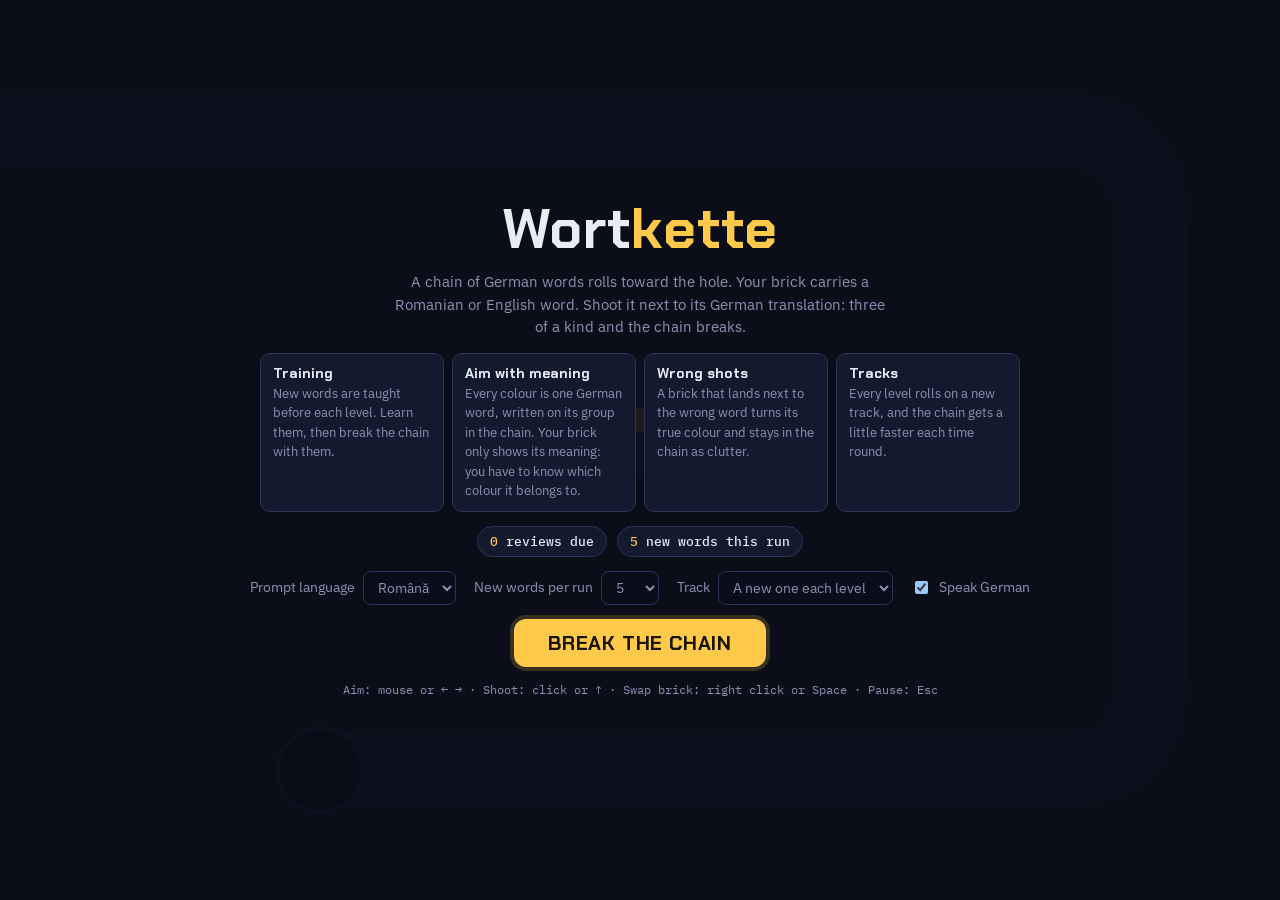
==== commit 5122875e: "Five themed tracks and a track picker Ocean waves, Desert dunes, Forest path, Ice crystal and Two pl" ====
--- a/zuma.html
+++ b/zuma.html
@@ -78,6 +78,9 @@
         <label>New words per run
           <select id="set-new"><option>3</option><option>5</option><option>8</option><option>12</option></select>
         </label>
+        <label>Track
+          <select id="set-track"><option value="-1">A new one each level</option></select>
+        </label>
         <label><input type="checkbox" id="set-voice"> Speak German</label>
       </div>
       <button class="big" id="btn-start">Break the chain</button>
@@ -123,6 +126,86 @@
 const FROG = { x: 8, y: 4.5 };
 let PX = [], PY = [], PL = [], END = 0, VISIBLE = 0; // dense samples of the track, the length walked to each, total, where it enters the field
 // Each track gives the shooter's place and its path, from off the field to the hole; corners of a path get rounded.
+// Same random numbers every frame, so stars, trees and dunes stay where they are.
+function seeded(n) { let x = n * 9301 + 49297; return () => (x = (x * 9301 + 49297) % 233280) / 233280; }
+// Points on an ellipse from angle a0 to a1 (radians), with the radius scaled by f(t) for t from 0 to 1.
+function arc(cx, cy, rx, ry, a0, a1, n = 120, f = () => 1) {
+  const out = [];
+  for (let i = 0; i <= n; i++) { const t = i / n, a = a0 + (a1 - a0) * t; out.push([cx + rx * f(t) * Math.cos(a), cy + ry * f(t) * Math.sin(a)]); }
+  return out;
+}
+// A theme colours the field and the track and may draw scenery behind the track (in pixels; T is one tile).
+const NIGHT = { bg: COL.bg, grid: "rgba(138,147,179,.07)", track: "#1b2340", line: "rgba(255,201,74,.10)", hole: COL.line };
+const THEMES = {
+  ocean: { bg: "#06182b", grid: "rgba(120,200,255,.05)", track: "#0f3354", line: "rgba(150,230,255,.22)", hole: "#2b6a8f",
+    deco(now) {
+      ctx.strokeStyle = "rgba(110,190,255,.09)"; ctx.lineWidth = Math.max(1, T * 0.05);
+      for (let r = 0.5; r < ROWS; r += 1.1) {
+        ctx.beginPath();
+        for (let x = 0; x <= COLS; x += 0.25) ctx[x ? "lineTo" : "moveTo"](x * T, (r + Math.sin(x * 1.3 + now / 900 + r) * 0.12) * T);
+        ctx.stroke();
+      }
+      const rnd = seeded(3);
+      ctx.fillStyle = "rgba(170,225,255,.16)";
+      for (let i = 0; i < 26; i++) {
+        const x = rnd() * COLS, sp = 0.25 + rnd() * 0.35, y = ROWS - ((now / 1000 * sp + rnd() * ROWS) % (ROWS + 1)) + 0.5;
+        ctx.beginPath(); ctx.arc(x * T, y * T, T * (0.04 + rnd() * 0.07), 0, 6.283); ctx.fill();
+      }
+    } },
+  desert: { bg: "#21150a", grid: "rgba(255,200,120,.05)", track: "#4a3218", line: "rgba(255,214,140,.25)", hole: "#8a5a2a",
+    deco() {
+      ctx.fillStyle = "rgba(255,190,90,.10)";
+      ctx.beginPath(); ctx.arc(COLS * 0.82 * T, 2.6 * T, T * 1.3, 0, 6.283); ctx.fill();
+      ctx.fillStyle = "rgba(255,170,80,.06)";
+      for (const [x, b, hgt] of [[COLS * 0.2, 8.6, 2.6], [COLS * 0.45, 9.2, 3.6], [COLS * 0.7, 8.9, 2.2]]) {
+        ctx.beginPath(); ctx.moveTo((x - hgt) * T, b * T); ctx.lineTo(x * T, (b - hgt) * T); ctx.lineTo((x + hgt) * T, b * T); ctx.fill();
+      }
+      ctx.strokeStyle = "rgba(255,190,110,.07)"; ctx.lineWidth = Math.max(1, T * 0.05);
+      for (let r = 1.6; r < ROWS; r += 1.9) {
+        ctx.beginPath();
+        for (let x = 0; x <= COLS; x += 0.25) ctx[x ? "lineTo" : "moveTo"](x * T, (r + Math.sin(x * 0.7 + r * 2) * 0.35) * T);
+        ctx.stroke();
+      }
+    } },
+  forest: { bg: "#0a1a10", grid: "rgba(140,230,160,.05)", track: "#183a22", line: "rgba(190,255,170,.20)", hole: "#3b6b45",
+    deco() {
+      const rnd = seeded(7);
+      for (let i = 0; i < 34; i++) {
+        const x = rnd() * COLS, y = rnd() * (ROWS + 0.6), hgt = 0.6 + rnd() * 0.8;
+        ctx.fillStyle = `rgba(80,${150 + (rnd() * 70 | 0)},95,.10)`;
+        ctx.beginPath(); ctx.moveTo((x - hgt * 0.45) * T, y * T); ctx.lineTo(x * T, (y - hgt) * T); ctx.lineTo((x + hgt * 0.45) * T, y * T); ctx.fill();
+      }
+      ctx.fillStyle = "rgba(220,255,140,.35)";
+      for (let i = 0; i < 12; i++) { ctx.globalAlpha = 0.3 + 0.3 * Math.sin(performance.now() / 500 + i * 1.7); ctx.fillRect(rnd() * COLS * T, rnd() * ROWS * T, 2, 2); }
+      ctx.globalAlpha = 1;
+    } },
+  ice: { bg: "#0a1820", grid: "rgba(180,240,255,.06)", track: "#16384a", line: "rgba(210,250,255,.30)", hole: "#4d8aa3",
+    deco() {
+      const rnd = seeded(11);
+      ctx.strokeStyle = "rgba(190,240,255,.10)"; ctx.lineWidth = Math.max(1, T * 0.04);
+      for (let i = 0; i < 16; i++) {
+        const x = rnd() * COLS * T, y = rnd() * ROWS * T, r = T * (0.2 + rnd() * 0.35);
+        ctx.beginPath();
+        for (let k = 0; k < 3; k++) { const a = k * Math.PI / 3; ctx.moveTo(x - Math.cos(a) * r, y - Math.sin(a) * r); ctx.lineTo(x + Math.cos(a) * r, y + Math.sin(a) * r); }
+        ctx.stroke();
+      }
+    } },
+  space: { bg: "#05040d", grid: "rgba(0,0,0,0)", track: "#221a40", line: "rgba(200,180,255,.25)", hole: "#6a52b8",
+    deco(now) {
+      const rnd = seeded(5);
+      for (let i = 0; i < 90; i++) {
+        const x = rnd() * COLS * T, y = rnd() * ROWS * T, b = rnd();
+        ctx.fillStyle = `rgba(255,255,255,${0.15 + 0.35 * b * (0.7 + 0.3 * Math.sin(now / 700 + i))})`;
+        ctx.fillRect(x, y, b > 0.85 ? 2 : 1, b > 0.85 ? 2 : 1);
+      }
+      for (const pl of PLANETS) {
+        const g = ctx.createRadialGradient((pl.x - pl.r * 0.3) * T, (pl.y - pl.r * 0.3) * T, 0, pl.x * T, pl.y * T, pl.r * T);
+        g.addColorStop(0, pl.c[0]); g.addColorStop(1, pl.c[1]);
+        ctx.fillStyle = g; ctx.beginPath(); ctx.arc(pl.x * T, pl.y * T, pl.r * T, 0, 6.283); ctx.fill();
+      }
+    } },
+};
+let THEME = NIGHT, PLANETS = [];
 const TRACKS = [
   { name: "Horseshoe", build(w, h) {
     const m = 1.3;
@@ -144,6 +227,49 @@
     const a = 1.2, b = 3.0;
     return { frog: [w / 2, h / 2 - 0.4], path: [[-1.5, a], [w - a, a], [w - a, h - a], [a, h - a], [a, b], [w - b - 0.6, b], [w - b - 0.6, h - b], [w / 2 - 1.6, h - b]] };
   } },
+  // Ocean: two rows of waves, out along the top and back along the bottom
+  { name: "Ocean waves", theme: "ocean", build(w, h) {
+    const path = [[-1.5, 1.7]];
+    for (let x = 0; x <= w - 1.4; x += 0.25) path.push([x, 1.7 + Math.sin(x * 1.1) * 0.55]);
+    for (let x = w - 1.4; x >= 3; x -= 0.25) path.push([x, h - 1.7 + Math.sin(x * 1.1 + 1) * 0.55]);
+    return { frog: [w / 2, h / 2 - 0.3], path };
+  } },
+  // Desert: a zigzag of dunes along the top, down the far side and straight back
+  { name: "Desert dunes", theme: "desert", build(w, h) {
+    const path = [[-1.5, 1.1]], n = Math.max(3, Math.round((w - 2.4) / 2.6));
+    for (let i = 0; i <= n; i++) path.push([1.2 + (w - 2.4) * i / n, i % 2 ? 3.2 : 1.1]);
+    path.push([w - 1.2, h - 1.2], [3, h - 1.2]);
+    return { frog: [w / 2, h / 2 + 0.6], path };
+  } },
+  // Forest: up and down between the trees on the left, across the top, and the same on the right
+  { name: "Forest path", theme: "forest", build(w, h) {
+    const t = 1.3, b = h - 1.3, g = Math.min(2.2, (w / 2 - 2.8) / 2);
+    const xs = [1.2, 1.2 + g, 1.2 + 2 * g, w - 1.2 - 2 * g, w - 1.2 - g, w - 1.2], path = [[xs[0], h + 1.5]];
+    xs.forEach((x, i) => { const up = i % 2 === 0; path.push([x, up ? b : t], [x, up ? t : b]); });
+    path.splice(1, 1);
+    path[path.length - 1] = [xs[5], b - 1.4];
+    return { frog: [w / 2, h / 2 + 0.4], path };
+  } },
+  // Ice: a diamond that winds inwards, with sharp crystal corners
+  { name: "Ice crystal", theme: "ice", build(w, h) {
+    const cx = w / 2, cy = h / 2, a = w / 2 - 1.1, b = h / 2 - 0.7, TURNS = 1.6, path = [];
+    const at = th => {
+      const f = 1 - 0.5 * (th - Math.PI) / (TURNS * 6.283), c = Math.cos(th), sn = Math.sin(th), k = Math.abs(c) + Math.abs(sn);
+      return [cx + a * f * c / k, cy + b * f * sn / k];
+    };
+    const [x0, y0] = at(Math.PI);
+    for (let i = 0; i <= 30; i++) path.push([-1.5 + (x0 + 1.5) * i / 30, y0]);
+    for (let i = 1; i <= 1600; i++) path.push(at(Math.PI + TURNS * 6.283 * i / 1600));
+    return { frog: [cx, cy], path, smooth: false };
+  } },
+  // Space: three quarters round the left planet, across the bottom, then spiralling into the right one
+  { name: "Two planets", theme: "space", build(w, h) {
+    const ry = h / 2 - 1.2, rx = Math.min(3.3, w * 0.25 - 1.2), L = [w * 0.25, h / 2 - 0.2], R = [w * 0.75, h / 2 - 0.2];
+    const path = [[L[0] - rx, h + 1.5], ...arc(L[0], L[1], rx, ry, Math.PI, Math.PI * 2.5),
+      ...arc(R[0], R[1], rx, ry, Math.PI / 2, -Math.PI * 1.75, 300, t => 1 - 0.62 * t)];
+    PLANETS = [{ x: L[0], y: L[1], r: Math.min(rx, ry) * 0.45, c: ["#5a7bd8", "#1a2350"] }, { x: R[0], y: R[1], r: Math.min(rx, ry) * 0.2, c: ["#e0785a", "#4a1a20"] }];
+    return { frog: [w / 2, h / 2 - 0.6], path, smooth: false };
+  } },
 ];
 // Straight lines with each corner swapped for a curve of radius r.
 function roundPath(pts, r = 0.9) {
@@ -155,17 +281,22 @@
     for (let j = 0; j <= 12; j++) { const t = j / 12, u = 1 - t; out.push([u * u * sx + 2 * u * t * px + t * t * ex, u * u * sy + 2 * u * t * py + t * t * ey]); }
   }
   out.push(pts[pts.length - 1]);
-  // fill the straight parts with points every 0.1 tile, so the edge of the field can be found on them
-  const dense = [out[0]];
-  for (let i = 1; i < out.length; i++) {
-    const [ax, ay] = out[i - 1], [bx, by] = out[i], n = Math.max(1, Math.ceil(Math.hypot(bx - ax, by - ay) / 0.1));
+  return out;
+}
+// Fill straight parts with points every 0.1 tile, so the edge of the field can be found on them.
+function densify(pts) {
+  const dense = [pts[0]];
+  for (let i = 1; i < pts.length; i++) {
+    const [ax, ay] = pts[i - 1], [bx, by] = pts[i], n = Math.max(1, Math.ceil(Math.hypot(bx - ax, by - ay) / 0.1));
     for (let j = 1; j <= n; j++) dense.push([ax + (bx - ax) * j / n, ay + (by - ay) * j / n]);
   }
   return dense;
 }
+let curTrack = 0;
 function setTrack(n) {
-  const t = TRACKS[n % TRACKS.length].build(COLS, ROWS), pts = t.smooth === false ? t.path : roundPath(t.path);
-  FROG.x = t.frog[0]; FROG.y = t.frog[1];
+  curTrack = n;
+  const t = TRACKS[n % TRACKS.length].build(COLS, ROWS), pts = densify(t.smooth === false ? t.path : roundPath(t.path));
+  FROG.x = t.frog[0]; FROG.y = t.frog[1]; THEME = THEMES[TRACKS[n % TRACKS.length].theme] || NIGHT;
   PX = pts.map(p => p[0]); PY = pts.map(p => p[1]); PL = [0];
   for (let i = 1; i < PX.length; i++) PL.push(PL[i - 1] + Math.hypot(PX[i] - PX[i - 1], PY[i] - PY[i - 1]));
   END = PL[PL.length - 1];
@@ -253,7 +384,7 @@
   const cols = Math.max(8, W / T);
   if (Math.abs(cols - COLS) < 0.01 && END) return;
   // a new screen shape: rebuild the track to fill it and keep the chain where it was along it
-  const old = END; COLS = cols; setTrack(run?.track ?? 0);
+  const old = END; COLS = cols; setTrack(curTrack);
   if (old) for (const b of balls) { b.s *= END / old; b.ds *= END / old; }
 }
 window.addEventListener("resize", resize);
@@ -265,7 +396,7 @@
   audioOn();
   const queue = buildQueue();
   run = { queue, practice: queue.every(s => s.m === "retry"), lives: 3, score: 0, combo: 0, chain: 0, maxCombo: 0, ok: 0, bad: 0,
-    level: 0, cleared: 0, learned: [], weak: new Set(), seen: [], phase: "ready", teach: [], ti: 0,
+    level: 0, trackStart: store.get("wk_track", 0) % TRACKS.length, cleared: 0, learned: [], weak: new Set(), seen: [], phase: "ready", teach: [], ti: 0,
     steps: {}, pal: [], ammo: [], reveal: null, done: 0, total: queue.filter(s => s.k === "test").length };
   balls = []; shots = []; parts = []; floats = []; gt = 0; setPaused(false); goFull();
   $("#menu").hidden = true; $("#over").hidden = true; $("#hud").hidden = false; $("#btn-pause").hidden = false;
@@ -291,6 +422,7 @@
   const known = shuffle([...run.seen, ...words.filter(w => w.active !== false && progress[w.id]?.seen)]);
   for (const c of known) { if (pal.length >= Math.max(3, Math.min(want, 4))) break; if (!clash(c)) pal.push(c); }
   run.pal = pal.slice(0, 6);
+  balls = []; setTrack(run.track = trackFor(run.level));
   run.phase = run.teach.length ? "teach" : "ready";
   if (run.phase === "teach") teachWord();
   renderQuiz();
@@ -311,9 +443,12 @@
   if (++run.ti < run.teach.length) teachWord(); else run.phase = "ready";
   renderQuiz();
 }
+function trackFor(level) {
+  return settings.track >= 0 ? settings.track % TRACKS.length : (run.trackStart + level - 1) % TRACKS.length;
+}
 function startLevel() {
+  if (!(settings.track >= 0)) store.set("wk_track", (run.track + 1) % TRACKS.length);
   for (const w of run.pal) if (!run.seen.includes(w)) run.seen.push(w);
-  setTrack(run.track = (run.level - 1) % TRACKS.length);
   makeChain();
   run.phase = "play"; run.ammo = [newAmmo(), newAmmo()]; run.ammo[0].at = gt;
   floatText(FROG.x, FROG.y - 1.2, `LEVEL ${run.level} · ${TRACKS[run.track].name}`, COL.gold, 30); sfx.level();
@@ -321,7 +456,7 @@
 }
 // The whole chain waits behind the start of the track and rolls in fast.
 function makeChain() {
-  const n = 14 + 4 * run.level, k = run.pal.length, list = [];
+  const n = Math.min(14 + 4 * run.level, Math.floor(END * 0.8 / D)), k = run.pal.length, list = [];
   const need = run.pal.flatMap((w, i) => run.steps[w.id] ? [i, i, i] : [i]); // every word appears, tested ones more
   let prev = -1, runLen = 0;
   for (let i = 0; i < n; i++) {
@@ -529,19 +664,20 @@
 function draw(now) {
   ctx.save();
   if (shake > 0) ctx.translate((Math.random() - .5) * 10 * shake, (Math.random() - .5) * 10 * shake);
-  ctx.fillStyle = COL.bg; ctx.fillRect(-10, -10, W + 20, H + 20);
+  ctx.fillStyle = THEME.bg; ctx.fillRect(-10, -10, W + 20, H + 20);
+  if (THEME.deco) THEME.deco(now);
   // subtle dot grid
-  ctx.fillStyle = "rgba(138,147,179,.07)";
+  ctx.fillStyle = THEME.grid;
   for (let c = 0; c <= COLS; c++) for (let r = 0; r <= ROWS; r++) ctx.fillRect(c * T - 1, r * T - 1, 2, 2);
   // track
   ctx.lineCap = "round"; ctx.lineJoin = "round";
   ctx.beginPath(); for (let i = 0; i < PX.length; i++) ctx[i ? "lineTo" : "moveTo"](PX[i] * T, PY[i] * T);
-  ctx.strokeStyle = "#1b2340"; ctx.lineWidth = T * BH * 1.5; ctx.stroke();
-  ctx.strokeStyle = "rgba(255,201,74,.10)"; ctx.lineWidth = Math.max(1, T * 0.03); ctx.setLineDash([T * .15, T * .2]); ctx.stroke(); ctx.setLineDash([]);
+  ctx.strokeStyle = THEME.track; ctx.lineWidth = T * BH * 1.5; ctx.stroke();
+  ctx.strokeStyle = THEME.line; ctx.lineWidth = Math.max(1, T * 0.03); ctx.setLineDash([T * .15, T * .2]); ctx.stroke(); ctx.setLineDash([]);
   // the hole, glowing red when the chain is close
   const hp = pos(END), head = balls.length ? balls[balls.length - 1].s : 0, danger = run && run.phase === "play" && END - head < 6;
   ctx.beginPath(); ctx.arc(hp.x * T, hp.y * T, T * 0.42, 0, 6.283); ctx.fillStyle = "#05070e"; ctx.fill();
-  ctx.lineWidth = 3; ctx.strokeStyle = danger ? COL.bad : COL.line;
+  ctx.lineWidth = 3; ctx.strokeStyle = danger ? COL.bad : THEME.hole;
   if (danger) { ctx.shadowColor = COL.bad; ctx.shadowBlur = 14 + Math.sin(now / 120) * 8; }
   ctx.stroke(); ctx.shadowBlur = 0;
 
@@ -643,8 +779,7 @@
       <div class="q-acts"><button class="primary" data-act="next">Got it <kbd>Space</kbd></button><button class="ghost" data-act="say">Hear it again</button></div>`);
   }
   if (run.phase === "ready") {
-    const n = (run.level - 1) % TRACKS.length;
-    return show("card", `<h3>Level ${run.level} · ${TRACKS[n].name} · ${run.pal.length} words in the chain</h3>
+    return show("card", `<h3>Level ${run.level} · ${TRACKS[run.track].name} · ${run.pal.length} words in the chain</h3>
       <div class="pal">${run.pal.map((w, c) => `<span><i style="background:${BALL[c]}"></i>${deHTML(w.de)}</span>`).join("")}</div>
       <p class="hint" style="margin-top:10px">Your brick shows a word in ${settings.lang === "ro" ? "Romanian" : "English"}: shoot it next to its German colour.</p>
       <div class="q-acts"><button class="primary" data-act="start">Start level ${run.level} <kbd>Space</kbd></button></div>`);
@@ -734,6 +869,11 @@
 $("#btn-again").onclick = startRun;
 $("#btn-menu").onclick = () => { $("#over").hidden = true; $("#menu").hidden = false; $("#today").innerHTML = todayChips(); };
 bindSettings(() => $("#today").innerHTML = todayChips());
+// Track choice: -1 takes turns; otherwise always that track. The menu shows it behind the overlay.
+$("#set-track").insertAdjacentHTML("beforeend", TRACKS.map((t, i) => `<option value="${i}">${t.name}</option>`).join(""));
+$("#set-track").value = String(settings.track ?? -1);
+$("#set-track").onchange = e => { settings.track = +e.target.value; saveSettings(); setTrack(settings.track >= 0 ? settings.track : store.get("wk_track", 0)); };
+setTrack(settings.track >= 0 ? settings.track : store.get("wk_track", 0) % TRACKS.length);
 loadWords().then(ok => {
   if (!ok) { $("#today").innerHTML = `<span class="chip">Could not load the word list: check the connection and reload</span>`; $("#btn-start").disabled = true; return; }
   $("#today").innerHTML = todayChips();
